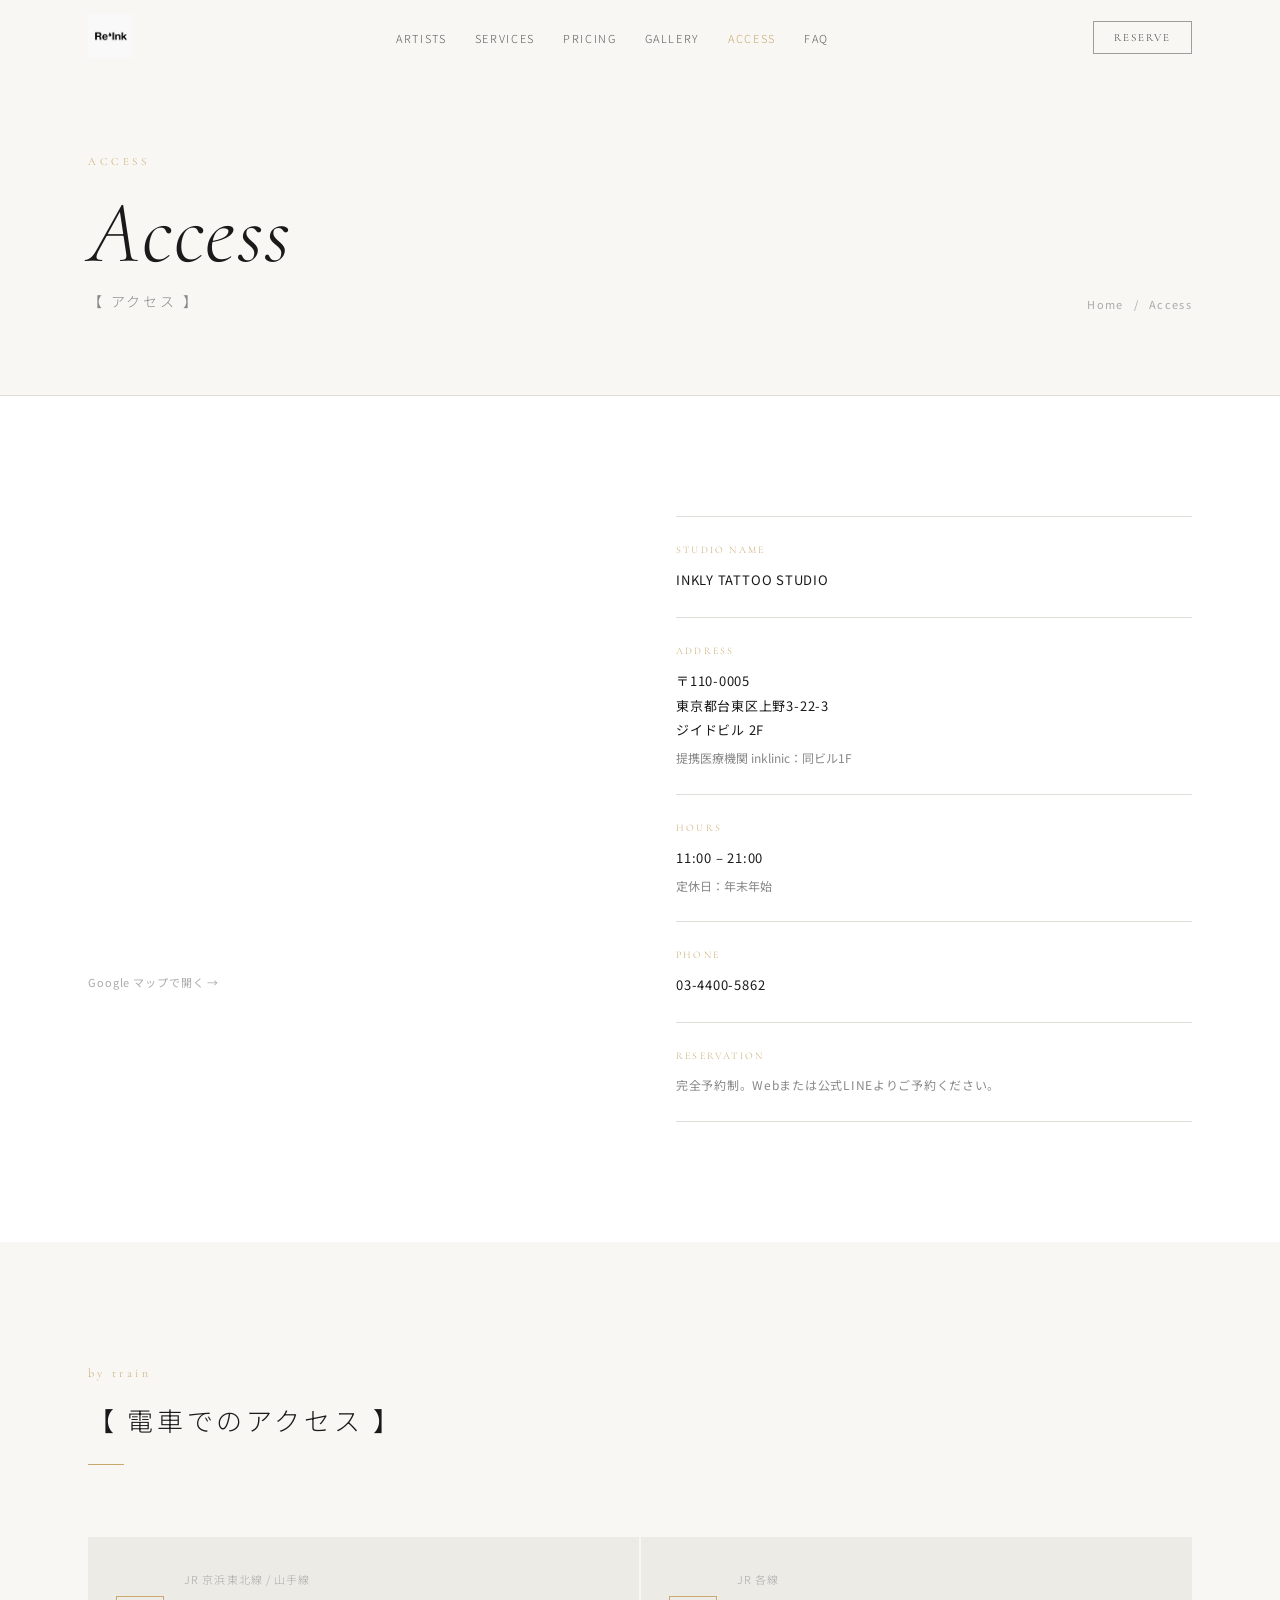
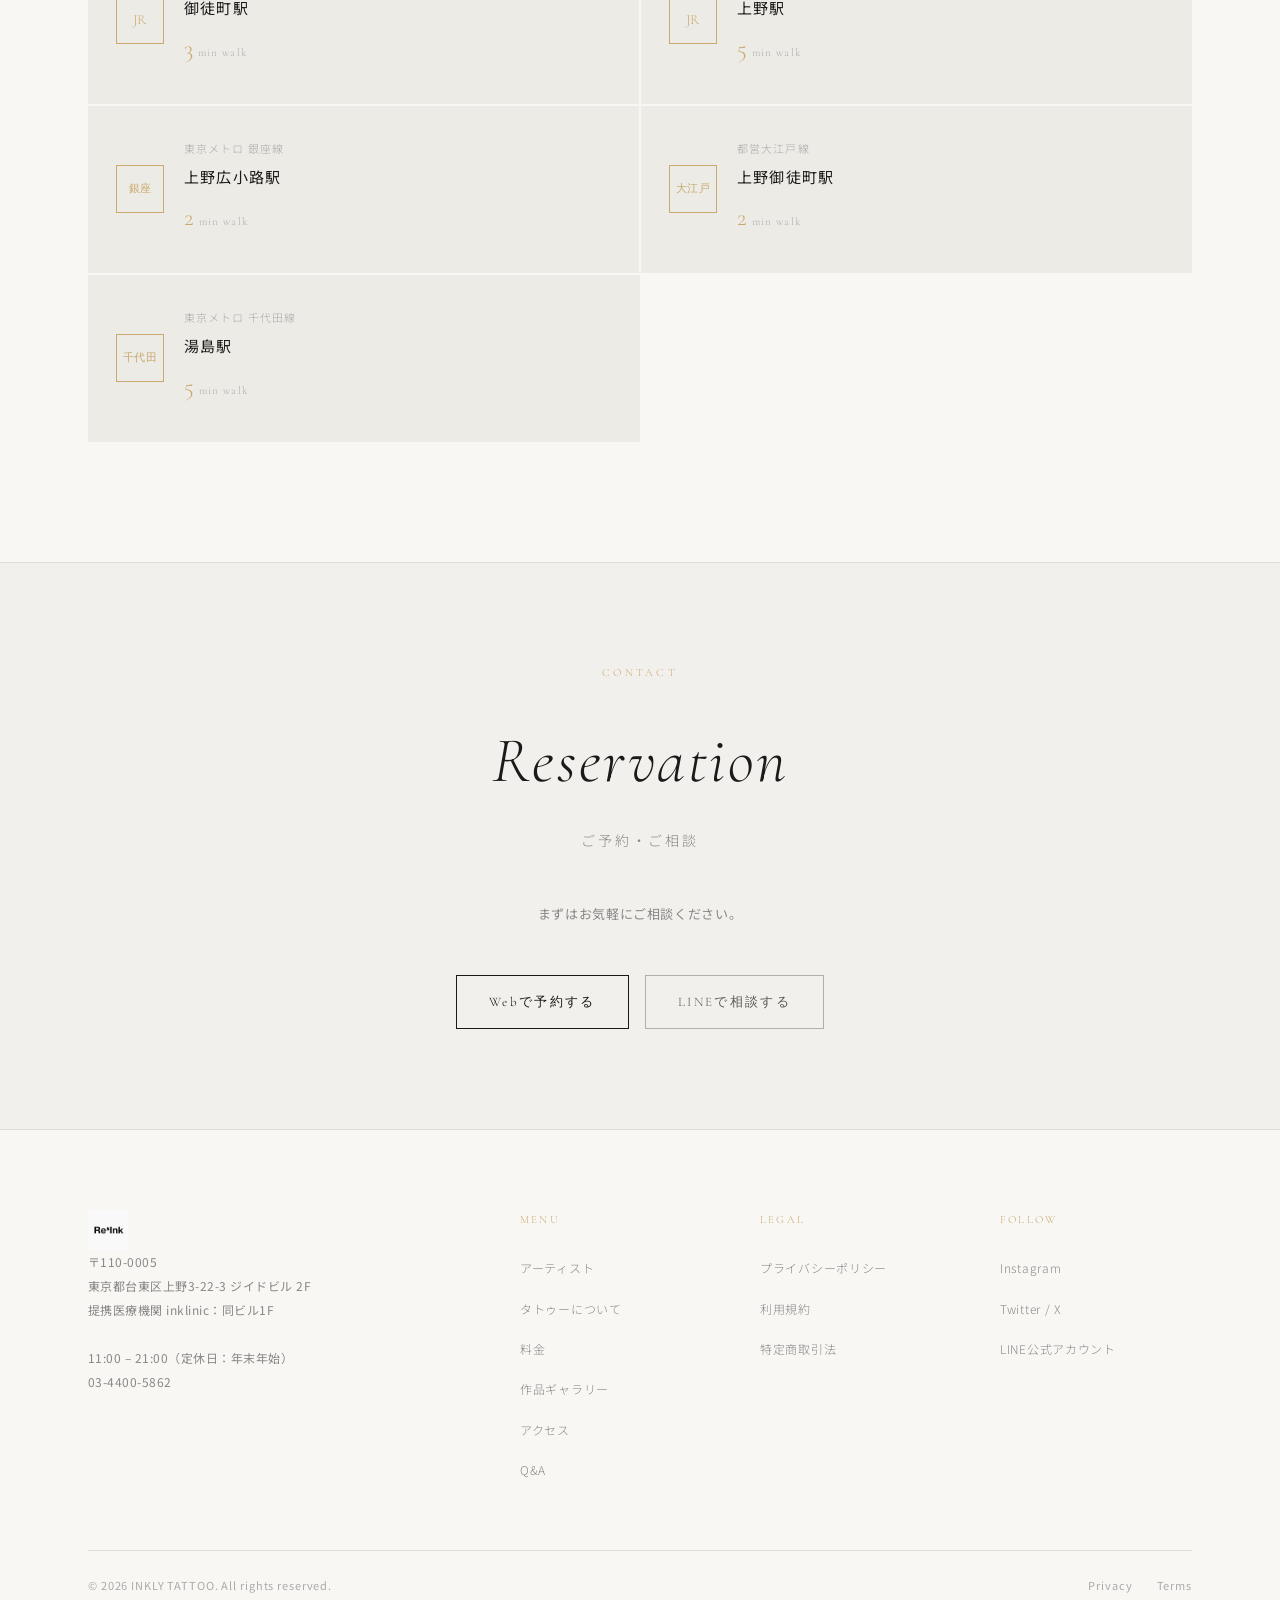
==== access.html @ e828827b "first commit" ====
<!DOCTYPE html>
<html lang="ja">
<head>
<meta charset="UTF-8">
<meta name="viewport" content="width=device-width, initial-scale=1.0">
<title>Access | INKLY TATTOO</title>
<link rel="preconnect" href="https://fonts.googleapis.com">
<link rel="preconnect" href="https://fonts.gstatic.com" crossorigin>
<link href="https://fonts.googleapis.com/css2?family=Cormorant+Garamond:ital,wght@0,300;0,400;1,300;1,400&family=Noto+Sans+JP:wght@300;400;500&display=swap" rel="stylesheet">
<style>
:root {
  --color-bg:       #FFFFFF;
  --color-bg-s:     #F8F7F4;
  --color-bg-alt:   #F2F0EC;
  --color-bg-card:  #EDEBE6;
  --color-text:     #1A1A1A;
  --color-sub:      #888888;
  --color-muted:    #AAAAAA;
  --color-accent:   #c9a96e;
  --color-accent-l: #d4b483;
  --color-border:   #E0DDD8;
  --font-en: "Cormorant Garamond", Georgia, serif;
  --font-ja: "Noto Sans JP", sans-serif;
  --max-w: 1200px;
  --nav-h: 72px;
  --sec-pad: 120px;
  --t: all 0.4s ease;
}
*, *::before, *::after { box-sizing: border-box; margin: 0; padding: 0; }
html { scroll-behavior: smooth; }
body { font-family: var(--font-ja); background: var(--color-bg); color: var(--color-text); line-height: 1.9; -webkit-font-smoothing: antialiased; overflow-x: hidden; }
img { display: block; max-width: 100%; }
a { text-decoration: none; color: inherit; transition: var(--t); }
ul { list-style: none; }
button { background: none; border: none; cursor: pointer; font-family: inherit; color: inherit; }
.container { max-width: var(--max-w); margin: 0 auto; padding: 0 48px; }

.fi { opacity: 0; transform: translateY(20px); transition: opacity 0.7s ease, transform 0.7s ease; }
.fi.on { opacity: 1; transform: translateY(0); }
.fi-d1 { transition-delay: 0.1s; }
.fi-d2 { transition-delay: 0.2s; }
.fi-d3 { transition-delay: 0.3s; }
.fi-d4 { transition-delay: 0.4s; }

.sec-head { margin-bottom: 72px; }
.sec-en { display: block; font-family: var(--font-en); font-size: 12px; font-weight: 300; letter-spacing: 0.28em; color: var(--color-accent); text-transform: lowercase; margin-bottom: 10px; }
.sec-title { font-family: var(--font-ja); font-size: clamp(18px, 2.2vw, 26px); font-weight: 300; letter-spacing: 0.14em; color: var(--color-text); margin-bottom: 20px; }
.sec-line { width: 36px; height: 1px; background: var(--color-accent); }
.sec-head.center { text-align: center; }
.sec-head.center .sec-line { margin: 0 auto; }

.btn { display: inline-flex; align-items: center; justify-content: center; padding: 14px 32px; font-size: 13px; font-family: var(--font-en); font-weight: 300; letter-spacing: 0.18em; cursor: pointer; transition: var(--t); white-space: nowrap; border: none; }
.btn-outline { border: 1px solid var(--color-text); color: var(--color-text); background: transparent; }
.btn-outline:hover { background: var(--color-text); color: var(--color-bg); }
.btn-ghost { border: 1px solid rgba(26,26,26,0.3); color: rgba(26,26,26,0.7); background: transparent; }
.btn-ghost:hover { border-color: var(--color-accent); color: var(--color-accent); }

.site-header { position: fixed; top: 0; left: 0; right: 0; z-index: 1000; transition: background 0.5s ease, border-color 0.5s ease; border-bottom: 1px solid transparent; }
.site-header.scrolled { background: rgba(255,255,255,0.97); border-bottom-color: var(--color-border); backdrop-filter: blur(8px); }
.nav { display: flex; align-items: center; justify-content: space-between; height: var(--nav-h); gap: 32px; }
.nav-logo img { height: 44px; width: auto; object-fit: contain }
.nav-links { display: flex; align-items: center; gap: 28px; }
.nav-links a { font-size: 11px; letter-spacing: 0.15em; color: rgba(26,26,26,0.7); font-weight: 300; text-transform: uppercase; }
.nav-links a:hover, .nav-links a.active { color: var(--color-accent); }
.nav-btn { font-size: 11px; letter-spacing: 0.18em; padding: 9px 20px; border: 1px solid rgba(26,26,26,0.4); color: rgba(26,26,26,0.85); background: transparent; cursor: pointer; font-family: var(--font-en); font-weight: 300; transition: var(--t); white-space: nowrap; }
.nav-btn:hover { border-color: var(--color-accent); color: var(--color-accent); }
.nav-toggle { display: none; flex-direction: column; gap: 6px; padding: 8px; }
.nav-toggle span { display: block; width: 22px; height: 1px; background: var(--color-text); transition: var(--t); }
.nav-toggle.open span:nth-child(1) { transform: translateY(7px) rotate(45deg); }
.nav-toggle.open span:nth-child(2) { opacity: 0; }
.nav-toggle.open span:nth-child(3) { transform: translateY(-7px) rotate(-45deg); }
.mobile-nav { display: none; position: fixed; inset: var(--nav-h) 0 0 0; z-index: 999; background: rgba(255,255,255,0.98); backdrop-filter: blur(12px); flex-direction: column; align-items: center; justify-content: center; gap: 0; }
.mobile-nav.open { display: flex; }
.mobile-nav a { display: block; padding: 18px 0; font-size: 13px; letter-spacing: 0.15em; color: var(--color-sub); text-align: center; text-transform: uppercase; width: 100%; border-bottom: 1px solid var(--color-border); max-width: 260px; }
.mobile-nav a:hover { color: var(--color-accent); }
.mobile-nav .btn { margin-top: 32px; }

.page-hero { padding-top: calc(var(--nav-h) + 80px); padding-bottom: 80px; background: var(--color-bg-s); border-bottom: 1px solid var(--color-border); }
.page-hero-inner { display: flex; align-items: flex-end; justify-content: space-between; gap: 40px; }
.page-hero-en { display: block; font-family: var(--font-en); font-size: 11px; font-weight: 300; letter-spacing: 0.32em; color: var(--color-accent); text-transform: uppercase; margin-bottom: 16px; }
.page-hero-title { font-family: var(--font-en); font-size: clamp(48px, 7vw, 88px); font-weight: 300; font-style: italic; letter-spacing: 0.02em; color: var(--color-text); line-height: 1.0; margin-bottom: 8px; }
.page-hero-ja { font-family: var(--font-ja); font-size: 14px; font-weight: 300; letter-spacing: 0.2em; color: var(--color-sub); }
.page-hero-breadcrumb { display: flex; align-items: center; gap: 10px; font-size: 11px; letter-spacing: 0.12em; color: var(--color-muted); }
.page-hero-breadcrumb a { color: var(--color-muted); }
.page-hero-breadcrumb a:hover { color: var(--color-accent); }

/* MAP */
.map-sec { padding: var(--sec-pad) 0; background: var(--color-bg); }
.map-inner { display: grid; grid-template-columns: 1fr 1fr; gap: 72px; align-items: start; }
.map-wrap { position: relative; }
.map-wrap iframe {
  width: 100%; height: 440px; border: none;
  filter: grayscale(100%) invert(90%) contrast(85%) brightness(80%);
  display: block;
}
.map-caption { margin-top: 16px; font-size: 11px; color: var(--color-muted); letter-spacing: 0.08em; }
.map-caption a { color: var(--color-muted); }
.map-caption a:hover { color: var(--color-accent); }

/* STUDIO INFO */
.studio-info { display: flex; flex-direction: column; gap: 0; }
.info-group { padding: 24px 0; border-bottom: 1px solid var(--color-border); }
.info-group:first-child { border-top: 1px solid var(--color-border); }
.info-label { font-family: var(--font-en); font-size: 10px; letter-spacing: 0.22em; color: var(--color-accent); text-transform: uppercase; font-weight: 300; margin-bottom: 8px; }
.info-value { font-size: 13px; color: var(--color-text); line-height: 1.9; letter-spacing: 0.06em; }
.info-sub { font-size: 12px; color: var(--color-sub); margin-top: 4px; }

/* TRAIN ACCESS */
.train-sec { padding: var(--sec-pad) 0; background: var(--color-bg-s); }
.train-grid { display: grid; grid-template-columns: repeat(2, 1fr); gap: 2px; }
.train-card { background: var(--color-bg-card); padding: 32px 28px; display: flex; align-items: center; gap: 20px; }
.train-icon {
  width: 48px; height: 48px; border: 1px solid var(--color-accent);
  display: flex; align-items: center; justify-content: center; flex-shrink: 0;
}
.train-icon-inner {
  font-family: var(--font-en); font-size: 14px; font-weight: 300;
  color: var(--color-accent); letter-spacing: 0.06em; text-align: center;
}
.train-body {}
.train-line { font-size: 11px; letter-spacing: 0.1em; color: var(--color-muted); font-weight: 300; margin-bottom: 4px; }
.train-station { font-size: 15px; font-weight: 400; letter-spacing: 0.08em; color: var(--color-text); margin-bottom: 4px; }
.train-time {
  font-family: var(--font-en); font-size: 24px; font-weight: 300;
  color: var(--color-accent); letter-spacing: 0.04em;
}
.train-time span { font-size: 11px; letter-spacing: 0.1em; color: var(--color-muted); margin-left: 4px; }

/* CTA */
.cta-strip { padding: 100px 0; background: var(--color-bg-alt); border-top: 1px solid var(--color-border); text-align: center; }
.cta-label { display: block; font-family: var(--font-en); font-size: 11px; font-weight: 300; letter-spacing: 0.3em; color: var(--color-accent); margin-bottom: 16px; text-transform: uppercase; }
.cta-title { font-family: var(--font-en); font-size: clamp(36px, 5vw, 64px); font-weight: 300; font-style: italic; letter-spacing: 0.04em; color: var(--color-text); margin-bottom: 6px; }
.cta-title-ja { display: block; font-family: var(--font-ja); font-size: 14px; font-weight: 300; letter-spacing: 0.2em; color: var(--color-sub); margin-bottom: 48px; }
.cta-actions { display: flex; justify-content: center; gap: 16px; flex-wrap: wrap; }

.footer { background: var(--color-bg-s); border-top: 1px solid var(--color-border); padding: 80px 0 0; }
.footer-inner { display: grid; grid-template-columns: 2fr 1fr 1fr 1fr; gap: 48px; margin-bottom: 56px; }
.footer-brand img { height: 40px; width: auto; object-fit: contain margin-bottom: 24px; }
.footer-addr { font-size: 12px; color: var(--color-sub); line-height: 2.0; letter-spacing: 0.04em; }
.footer-col-title { font-family: var(--font-en); font-size: 11px; letter-spacing: 0.2em; color: var(--color-accent); text-transform: uppercase; margin-bottom: 20px; font-weight: 300; }
.footer-links li { margin-bottom: 10px; }
.footer-links a { font-size: 12px; color: var(--color-sub); letter-spacing: 0.06em; font-weight: 300; }
.footer-links a:hover { color: var(--color-accent); }
.footer-bottom { border-top: 1px solid var(--color-border); padding: 24px 0; display: flex; align-items: center; justify-content: space-between; }
.footer-copy { font-size: 11px; color: var(--color-muted); letter-spacing: 0.08em; }
.footer-legal { display: flex; gap: 24px; }
.footer-legal a { font-size: 11px; color: var(--color-muted); letter-spacing: 0.08em; }
.footer-legal a:hover { color: var(--color-sub); }

@media (max-width: 1024px) {
  .container { padding: 0 32px; }
  .map-inner { grid-template-columns: 1fr; gap: 48px; }
  .footer-inner { grid-template-columns: 1fr 1fr; gap: 40px; }
}
@media (max-width: 768px) {
  :root { --sec-pad: 80px; }
  .container { padding: 0 20px; }
  .nav-links, .nav-btn-wrap { display: none; }
  .nav-toggle { display: flex; }
  .page-hero-inner { flex-direction: column; align-items: flex-start; gap: 20px; }
  .train-grid { grid-template-columns: 1fr; }
  .footer-inner { grid-template-columns: 1fr; gap: 32px; }
  .footer-bottom { flex-direction: column; gap: 12px; text-align: center; }
}
@media (max-width: 480px) {
  .cta-actions .btn { width: 100%; max-width: 260px; }
  .map-wrap iframe { height: 320px; }
}
</style>
<style>.fi { opacity: 1 !important; transform: none !important; }</style>
<script src="https://mcp.figma.com/mcp/html-to-design/capture.js" async></script>
</head>
<body>

<header class="site-header" id="site-header">
  <nav class="nav container">
    <a href="index.html" class="nav-logo">
      <img src="img/logo.png" alt="INKLY TATTOO STUDIO">
    </a>
    <ul class="nav-links">
      <li><a href="artists.html">Artists</a></li>
      <li><a href="tattoo.html">Services</a></li>
      <li><a href="pricing.html">Pricing</a></li>
      <li><a href="gallery.html">Gallery</a></li>
      <li><a href="access.html" class="active">Access</a></li>
      <li><a href="qa.html">FAQ</a></li>
    </ul>
    <div class="nav-btn-wrap">
      <button class="nav-btn" onclick="location.href='index.html#contact'">RESERVE</button>
    </div>
    <button class="nav-toggle" id="nav-toggle" aria-label="menu">
      <span></span><span></span><span></span>
    </button>
  </nav>
</header>

<nav class="mobile-nav" id="mobile-nav">
  <a href="artists.html">Artists</a>
  <a href="tattoo.html">Services</a>
  <a href="pricing.html">Pricing</a>
  <a href="gallery.html">Gallery</a>
  <a href="access.html">Access</a>
  <a href="qa.html">FAQ</a>
  <a href="index.html#contact" class="btn btn-outline" style="margin-top:28px;letter-spacing:0.2em;font-size:11px;">RESERVE</a>
</nav>

<section class="page-hero">
  <div class="container">
    <div class="page-hero-inner">
      <div class="fi">
        <span class="page-hero-en">access</span>
        <h1 class="page-hero-title">Access</h1>
        <span class="page-hero-ja">【 アクセス 】</span>
      </div>
      <div class="page-hero-breadcrumb fi fi-d1">
        <a href="index.html">Home</a>
        <span>/</span>
        <span>Access</span>
      </div>
    </div>
  </div>
</section>

<!-- MAP & INFO -->
<section class="map-sec">
  <div class="container">
    <div class="map-inner">
      <div class="map-wrap fi">
        <iframe
          src="https://www.google.com/maps/embed?pb=!1m18!1m12!1m3!1d3239.5574697847697!2d139.77407!3d35.712836!2m3!1f0!2f0!3f0!3m2!1i1024!2i768!4f13.1!3m3!1m2!1s0x60188eca20a04a91%3A0x3a3c22e6e1f3aa1e!2z5Lqs5Y-j6YO955uu5Y-35Yy65LiA6YeO3-22-3!5e0!3m2!1sja!2sjp!4v1620000000000"
          allowfullscreen
          loading="lazy"
          referrerpolicy="no-referrer-when-downgrade"
          title="INKLY TATTOO アクセスマップ">
        </iframe>
        <p class="map-caption">
          <a href="https://maps.google.com/?q=東京都台東区上野3-22-3" target="_blank" rel="noopener">Google マップで開く →</a>
        </p>
      </div>
      <div class="studio-info fi fi-d1">
        <div class="info-group">
          <p class="info-label">Studio Name</p>
          <p class="info-value">INKLY TATTOO STUDIO</p>
        </div>
        <div class="info-group">
          <p class="info-label">Address</p>
          <p class="info-value">〒110-0005<br>東京都台東区上野3-22-3<br>ジイドビル 2F</p>
          <p class="info-sub">提携医療機関 inklinic：同ビル1F</p>
        </div>
        <div class="info-group">
          <p class="info-label">Hours</p>
          <p class="info-value">11:00 – 21:00</p>
          <p class="info-sub">定休日：年末年始</p>
        </div>
        <div class="info-group">
          <p class="info-label">Phone</p>
          <p class="info-value">03-4400-5862</p>
        </div>
        <div class="info-group">
          <p class="info-label">Reservation</p>
          <p class="info-value" style="font-size:12px;color:var(--color-sub);">完全予約制。Webまたは公式LINEよりご予約ください。</p>
        </div>
      </div>
    </div>
  </div>
</section>

<!-- TRAIN ACCESS -->
<section class="train-sec">
  <div class="container">
    <div class="sec-head fi">
      <span class="sec-en">by train</span>
      <h2 class="sec-title">【 電車でのアクセス 】</h2>
      <div class="sec-line"></div>
    </div>
    <div class="train-grid">
      <div class="train-card fi fi-d1">
        <div class="train-icon">
          <span class="train-icon-inner">JR</span>
        </div>
        <div class="train-body">
          <p class="train-line">JR 京浜東北線 / 山手線</p>
          <p class="train-station">御徒町駅</p>
          <p class="train-time">3<span>min walk</span></p>
        </div>
      </div>
      <div class="train-card fi fi-d2">
        <div class="train-icon">
          <span class="train-icon-inner">JR</span>
        </div>
        <div class="train-body">
          <p class="train-line">JR 各線</p>
          <p class="train-station">上野駅</p>
          <p class="train-time">5<span>min walk</span></p>
        </div>
      </div>
      <div class="train-card fi fi-d1">
        <div class="train-icon">
          <span class="train-icon-inner" style="font-size:11px;letter-spacing:0.02em;">銀座</span>
        </div>
        <div class="train-body">
          <p class="train-line">東京メトロ 銀座線</p>
          <p class="train-station">上野広小路駅</p>
          <p class="train-time">2<span>min walk</span></p>
        </div>
      </div>
      <div class="train-card fi fi-d2">
        <div class="train-icon">
          <span class="train-icon-inner" style="font-size:11px;letter-spacing:0.02em;">大江戸</span>
        </div>
        <div class="train-body">
          <p class="train-line">都営大江戸線</p>
          <p class="train-station">上野御徒町駅</p>
          <p class="train-time">2<span>min walk</span></p>
        </div>
      </div>
      <div class="train-card fi fi-d1" style="grid-column: 1 / -1; max-width: 50%;">
        <div class="train-icon">
          <span class="train-icon-inner" style="font-size:11px;letter-spacing:0.02em;">千代田</span>
        </div>
        <div class="train-body">
          <p class="train-line">東京メトロ 千代田線</p>
          <p class="train-station">湯島駅</p>
          <p class="train-time">5<span>min walk</span></p>
        </div>
      </div>
    </div>
  </div>
</section>

<!-- CTA -->
<section class="cta-strip">
  <div class="container">
    <span class="cta-label fi">Contact</span>
    <h2 class="cta-title fi fi-d1">Reservation</h2>
    <span class="cta-title-ja fi fi-d2">ご予約・ご相談</span>
    <p class="fi fi-d2" style="font-size:13px;color:var(--color-sub);margin-bottom:48px;letter-spacing:0.05em;">まずはお気軽にご相談ください。</p>
    <div class="cta-actions fi fi-d3">
      <a href="#" class="btn btn-outline">Webで予約する</a>
      <a href="#" class="btn btn-ghost">LINEで相談する</a>
    </div>
  </div>
</section>

<footer class="footer">
  <div class="container">
    <div class="footer-inner">
      <div class="footer-brand">
        <a href="index.html"><img src="img/logo.png" alt="INKLY TATTOO STUDIO"></a>
        <p class="footer-addr">〒110-0005<br>東京都台東区上野3-22-3 ジイドビル 2F<br>提携医療機関 inklinic：同ビル1F<br><br>11:00 – 21:00（定休日：年末年始）<br>03-4400-5862</p>
      </div>
      <div>
        <p class="footer-col-title">Menu</p>
        <ul class="footer-links">
          <li><a href="artists.html">アーティスト</a></li>
          <li><a href="tattoo.html">タトゥーについて</a></li>
          <li><a href="pricing.html">料金</a></li>
          <li><a href="gallery.html">作品ギャラリー</a></li>
          <li><a href="access.html">アクセス</a></li>
          <li><a href="qa.html">Q&amp;A</a></li>
        </ul>
      </div>
      <div>
        <p class="footer-col-title">Legal</p>
        <ul class="footer-links">
          <li><a href="#">プライバシーポリシー</a></li>
          <li><a href="#">利用規約</a></li>
          <li><a href="#">特定商取引法</a></li>
        </ul>
      </div>
      <div>
        <p class="footer-col-title">Follow</p>
        <ul class="footer-links">
          <li><a href="#">Instagram</a></li>
          <li><a href="#">Twitter / X</a></li>
          <li><a href="#">LINE公式アカウント</a></li>
        </ul>
      </div>
    </div>
    <div class="footer-bottom">
      <p class="footer-copy">© 2026 INKLY TATTOO. All rights reserved.</p>
      <div class="footer-legal"><a href="#">Privacy</a><a href="#">Terms</a></div>
    </div>
  </div>
</footer>

<script>
const hdr = document.getElementById('site-header');
window.addEventListener('scroll', () => { hdr.classList.toggle('scrolled', window.scrollY > 50); }, { passive: true });
const toggle = document.getElementById('nav-toggle');
const mNav = document.getElementById('mobile-nav');
toggle.addEventListener('click', () => {
  toggle.classList.toggle('open'); mNav.classList.toggle('open');
  document.body.style.overflow = mNav.classList.contains('open') ? 'hidden' : '';
});
mNav.querySelectorAll('a').forEach(a => {
  a.addEventListener('click', () => { toggle.classList.remove('open'); mNav.classList.remove('open'); document.body.style.overflow = ''; });
});
const io = new IntersectionObserver(entries => {
  entries.forEach(e => { if (e.isIntersecting) { e.target.classList.add('on'); io.unobserve(e.target); } });
}, { threshold: 0.1 });
document.querySelectorAll('.fi').forEach(el => io.observe(el));
</script>
</body>
</html>
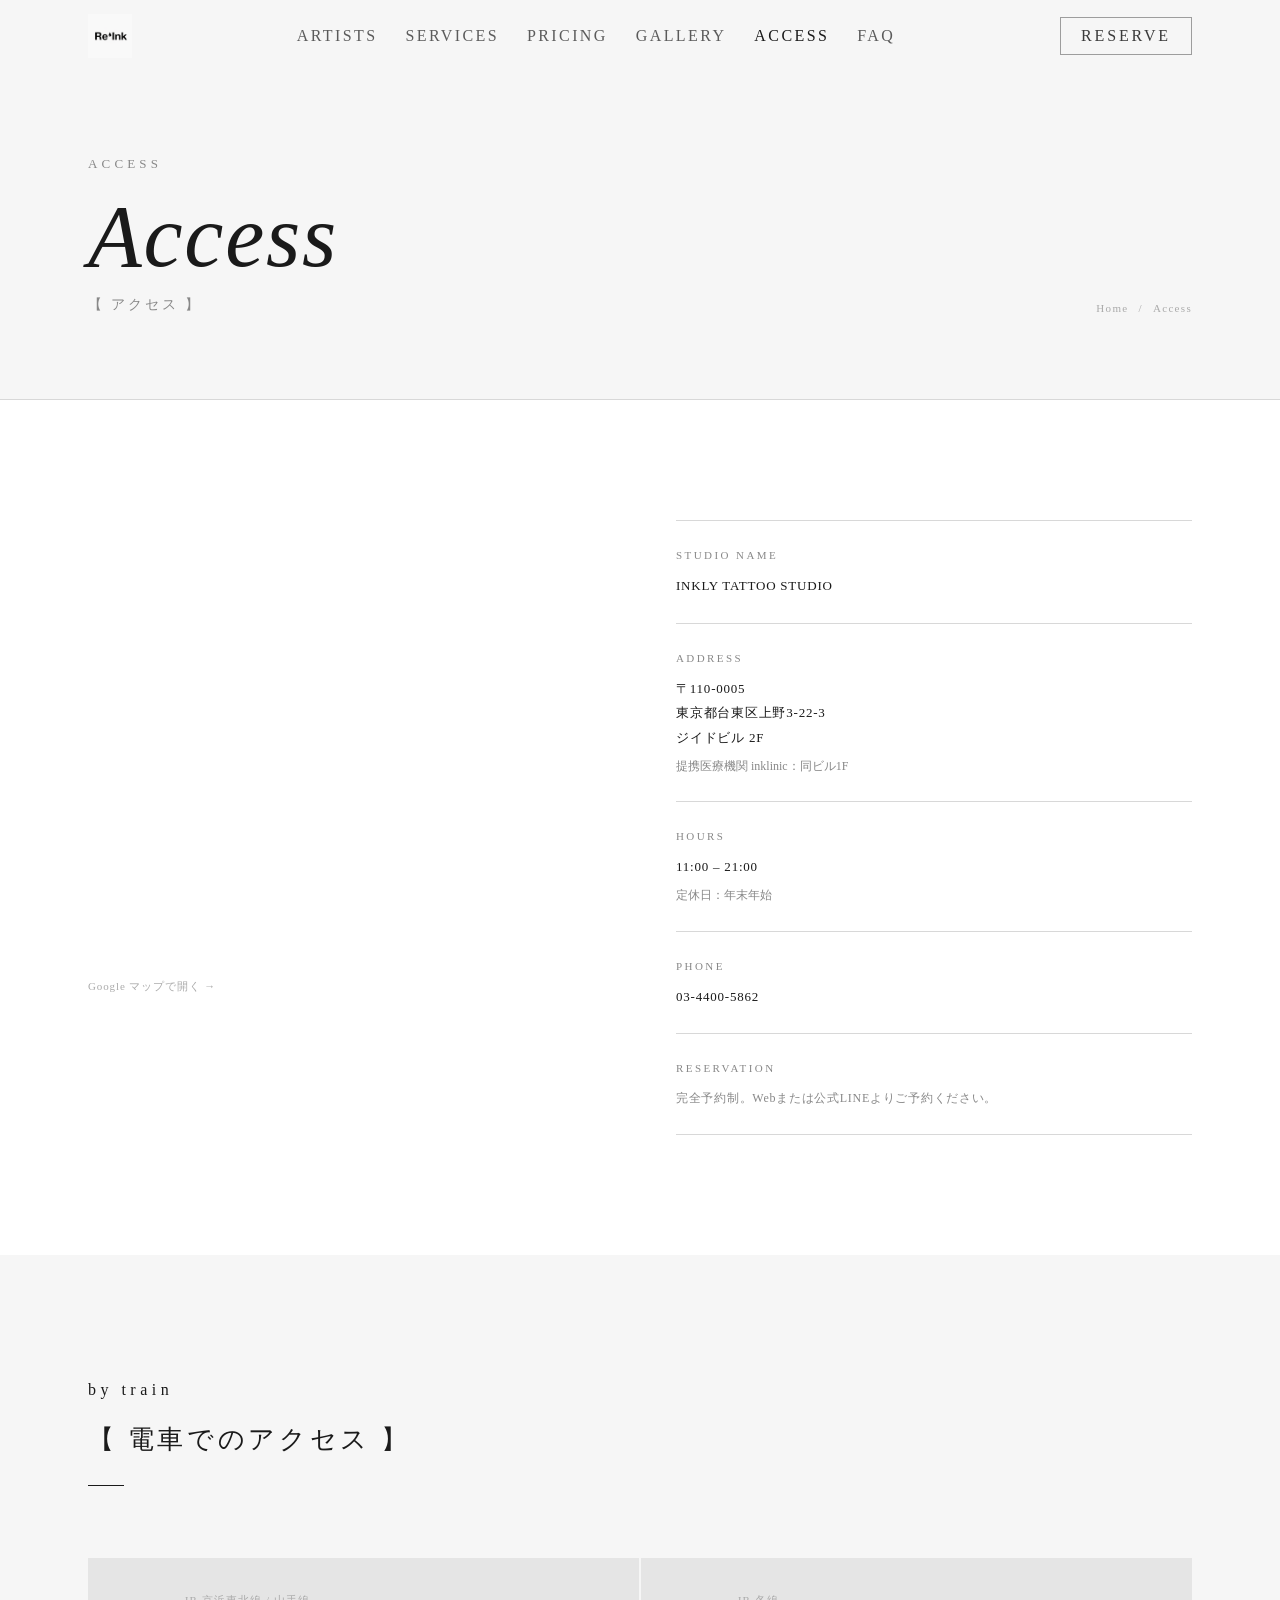
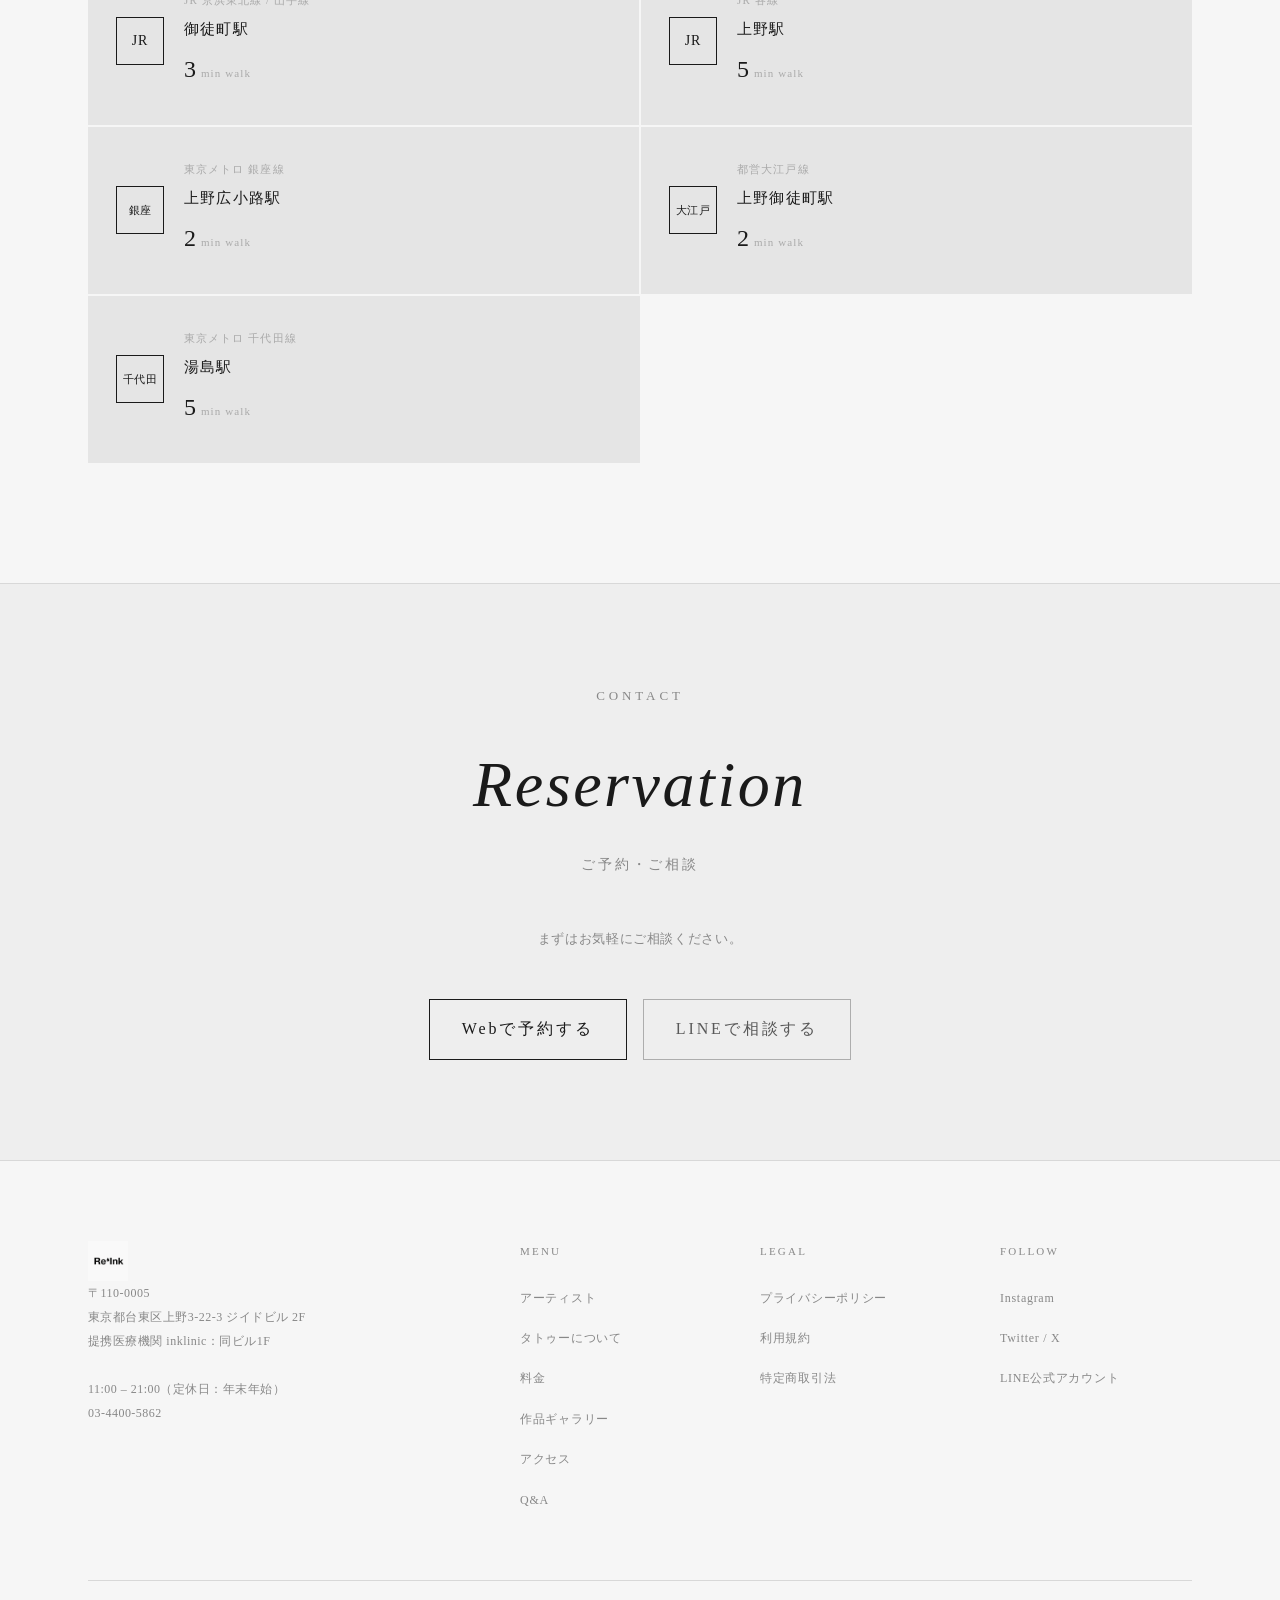
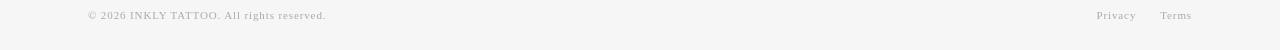
==== commit e8cfb1b8: "下層ページ修正" ====
--- a/access.html
+++ b/access.html
@@ -4,23 +4,20 @@
 <meta charset="UTF-8">
 <meta name="viewport" content="width=device-width, initial-scale=1.0">
 <title>Access | INKLY TATTOO</title>
-<link rel="preconnect" href="https://fonts.googleapis.com">
-<link rel="preconnect" href="https://fonts.gstatic.com" crossorigin>
-<link href="https://fonts.googleapis.com/css2?family=Cormorant+Garamond:ital,wght@0,300;0,400;1,300;1,400&family=Noto+Sans+JP:wght@300;400;500&display=swap" rel="stylesheet">
 <style>
 :root {
   --color-bg:       #FFFFFF;
-  --color-bg-s:     #F8F7F4;
-  --color-bg-alt:   #F2F0EC;
-  --color-bg-card:  #EDEBE6;
+  --color-bg-s:     #F6F6F6;
+  --color-bg-alt:   #EEEEEE;
+  --color-bg-card:  #E5E5E5;
   --color-text:     #1A1A1A;
   --color-sub:      #888888;
   --color-muted:    #AAAAAA;
-  --color-accent:   #c9a96e;
-  --color-accent-l: #d4b483;
-  --color-border:   #E0DDD8;
-  --font-en: "Cormorant Garamond", Georgia, serif;
-  --font-ja: "Noto Sans JP", sans-serif;
+  --color-accent:   #1A1A1A;
+  --color-accent-l: #555555;
+  --color-border:   #D8D8D8;
+  --font-en: "Yu Mincho", "YuMincho", "游明朝", serif;
+  --font-ja: "Yu Mincho", "YuMincho", "游明朝", serif;
   --max-w: 1200px;
   --nav-h: 72px;
   --sec-pad: 120px;
@@ -43,13 +40,13 @@
 .fi-d4 { transition-delay: 0.4s; }
 
 .sec-head { margin-bottom: 72px; }
-.sec-en { display: block; font-family: var(--font-en); font-size: 12px; font-weight: 300; letter-spacing: 0.28em; color: var(--color-accent); text-transform: lowercase; margin-bottom: 10px; }
+.sec-en { display: block; font-family: var(--font-en); font-size: 16px; font-weight: 300; letter-spacing: 0.28em; color: var(--color-accent); text-transform: lowercase; margin-bottom: 10px; }
 .sec-title { font-family: var(--font-ja); font-size: clamp(18px, 2.2vw, 26px); font-weight: 300; letter-spacing: 0.14em; color: var(--color-text); margin-bottom: 20px; }
 .sec-line { width: 36px; height: 1px; background: var(--color-accent); }
 .sec-head.center { text-align: center; }
 .sec-head.center .sec-line { margin: 0 auto; }
 
-.btn { display: inline-flex; align-items: center; justify-content: center; padding: 14px 32px; font-size: 13px; font-family: var(--font-en); font-weight: 300; letter-spacing: 0.18em; cursor: pointer; transition: var(--t); white-space: nowrap; border: none; }
+.btn { display: inline-flex; align-items: center; justify-content: center; padding: 14px 32px; font-size: 16px; font-family: var(--font-en); font-weight: 300; letter-spacing: 0.18em; cursor: pointer; transition: var(--t); white-space: nowrap; border: none; }
 .btn-outline { border: 1px solid var(--color-text); color: var(--color-text); background: transparent; }
 .btn-outline:hover { background: var(--color-text); color: var(--color-bg); }
 .btn-ghost { border: 1px solid rgba(26,26,26,0.3); color: rgba(26,26,26,0.7); background: transparent; }
@@ -60,9 +57,9 @@
 .nav { display: flex; align-items: center; justify-content: space-between; height: var(--nav-h); gap: 32px; }
 .nav-logo img { height: 44px; width: auto; object-fit: contain }
 .nav-links { display: flex; align-items: center; gap: 28px; }
-.nav-links a { font-size: 11px; letter-spacing: 0.15em; color: rgba(26,26,26,0.7); font-weight: 300; text-transform: uppercase; }
+.nav-links a { font-size: 16px; letter-spacing: 0.15em; color: rgba(26,26,26,0.7); font-weight: 300; text-transform: uppercase; }
 .nav-links a:hover, .nav-links a.active { color: var(--color-accent); }
-.nav-btn { font-size: 11px; letter-spacing: 0.18em; padding: 9px 20px; border: 1px solid rgba(26,26,26,0.4); color: rgba(26,26,26,0.85); background: transparent; cursor: pointer; font-family: var(--font-en); font-weight: 300; transition: var(--t); white-space: nowrap; }
+.nav-btn { font-size: 16px; letter-spacing: 0.18em; padding: 9px 20px; border: 1px solid rgba(26,26,26,0.4); color: rgba(26,26,26,0.85); background: transparent; cursor: pointer; font-family: var(--font-en); font-weight: 300; transition: var(--t); white-space: nowrap; }
 .nav-btn:hover { border-color: var(--color-accent); color: var(--color-accent); }
 .nav-toggle { display: none; flex-direction: column; gap: 6px; padding: 8px; }
 .nav-toggle span { display: block; width: 22px; height: 1px; background: var(--color-text); transition: var(--t); }
@@ -71,13 +68,13 @@
 .nav-toggle.open span:nth-child(3) { transform: translateY(-7px) rotate(-45deg); }
 .mobile-nav { display: none; position: fixed; inset: var(--nav-h) 0 0 0; z-index: 999; background: rgba(255,255,255,0.98); backdrop-filter: blur(12px); flex-direction: column; align-items: center; justify-content: center; gap: 0; }
 .mobile-nav.open { display: flex; }
-.mobile-nav a { display: block; padding: 18px 0; font-size: 13px; letter-spacing: 0.15em; color: var(--color-sub); text-align: center; text-transform: uppercase; width: 100%; border-bottom: 1px solid var(--color-border); max-width: 260px; }
+.mobile-nav a { display: block; padding: 18px 0; font-size: 16px; letter-spacing: 0.15em; color: var(--color-sub); text-align: center; text-transform: uppercase; width: 100%; border-bottom: 1px solid var(--color-border); max-width: 260px; }
 .mobile-nav a:hover { color: var(--color-accent); }
 .mobile-nav .btn { margin-top: 32px; }
 
 .page-hero { padding-top: calc(var(--nav-h) + 80px); padding-bottom: 80px; background: var(--color-bg-s); border-bottom: 1px solid var(--color-border); }
 .page-hero-inner { display: flex; align-items: flex-end; justify-content: space-between; gap: 40px; }
-.page-hero-en { display: block; font-family: var(--font-en); font-size: 11px; font-weight: 300; letter-spacing: 0.32em; color: var(--color-accent); text-transform: uppercase; margin-bottom: 16px; }
+.page-hero-en { display: block; font-family: var(--font-en); font-size: 13px; font-weight: 400; letter-spacing: 0.32em; color: var(--color-sub); text-transform: uppercase; margin-bottom: 16px; }
 .page-hero-title { font-family: var(--font-en); font-size: clamp(48px, 7vw, 88px); font-weight: 300; font-style: italic; letter-spacing: 0.02em; color: var(--color-text); line-height: 1.0; margin-bottom: 8px; }
 .page-hero-ja { font-family: var(--font-ja); font-size: 14px; font-weight: 300; letter-spacing: 0.2em; color: var(--color-sub); }
 .page-hero-breadcrumb { display: flex; align-items: center; gap: 10px; font-size: 11px; letter-spacing: 0.12em; color: var(--color-muted); }
@@ -90,7 +87,7 @@
 .map-wrap { position: relative; }
 .map-wrap iframe {
   width: 100%; height: 440px; border: none;
-  filter: grayscale(100%) invert(90%) contrast(85%) brightness(80%);
+  filter: grayscale(100%) contrast(90%) brightness(95%);
   display: block;
 }
 .map-caption { margin-top: 16px; font-size: 11px; color: var(--color-muted); letter-spacing: 0.08em; }
@@ -101,7 +98,7 @@
 .studio-info { display: flex; flex-direction: column; gap: 0; }
 .info-group { padding: 24px 0; border-bottom: 1px solid var(--color-border); }
 .info-group:first-child { border-top: 1px solid var(--color-border); }
-.info-label { font-family: var(--font-en); font-size: 10px; letter-spacing: 0.22em; color: var(--color-accent); text-transform: uppercase; font-weight: 300; margin-bottom: 8px; }
+.info-label { font-family: var(--font-en); font-size: 11px; letter-spacing: 0.22em; color: var(--color-sub); text-transform: uppercase; font-weight: 400; margin-bottom: 8px; }
 .info-value { font-size: 13px; color: var(--color-text); line-height: 1.9; letter-spacing: 0.06em; }
 .info-sub { font-size: 12px; color: var(--color-sub); margin-top: 4px; }
 
@@ -128,7 +125,7 @@
 
 /* CTA */
 .cta-strip { padding: 100px 0; background: var(--color-bg-alt); border-top: 1px solid var(--color-border); text-align: center; }
-.cta-label { display: block; font-family: var(--font-en); font-size: 11px; font-weight: 300; letter-spacing: 0.3em; color: var(--color-accent); margin-bottom: 16px; text-transform: uppercase; }
+.cta-label { display: block; font-family: var(--font-en); font-size: 13px; font-weight: 400; letter-spacing: 0.3em; color: var(--color-sub); margin-bottom: 16px; text-transform: uppercase; }
 .cta-title { font-family: var(--font-en); font-size: clamp(36px, 5vw, 64px); font-weight: 300; font-style: italic; letter-spacing: 0.04em; color: var(--color-text); margin-bottom: 6px; }
 .cta-title-ja { display: block; font-family: var(--font-ja); font-size: 14px; font-weight: 300; letter-spacing: 0.2em; color: var(--color-sub); margin-bottom: 48px; }
 .cta-actions { display: flex; justify-content: center; gap: 16px; flex-wrap: wrap; }
@@ -137,7 +134,7 @@
 .footer-inner { display: grid; grid-template-columns: 2fr 1fr 1fr 1fr; gap: 48px; margin-bottom: 56px; }
 .footer-brand img { height: 40px; width: auto; object-fit: contain margin-bottom: 24px; }
 .footer-addr { font-size: 12px; color: var(--color-sub); line-height: 2.0; letter-spacing: 0.04em; }
-.footer-col-title { font-family: var(--font-en); font-size: 11px; letter-spacing: 0.2em; color: var(--color-accent); text-transform: uppercase; margin-bottom: 20px; font-weight: 300; }
+.footer-col-title { font-family: var(--font-en); font-size: 11px; letter-spacing: 0.2em; color: var(--color-sub); text-transform: uppercase; margin-bottom: 20px; font-weight: 400; }
 .footer-links li { margin-bottom: 10px; }
 .footer-links a { font-size: 12px; color: var(--color-sub); letter-spacing: 0.06em; font-weight: 300; }
 .footer-links a:hover { color: var(--color-accent); }
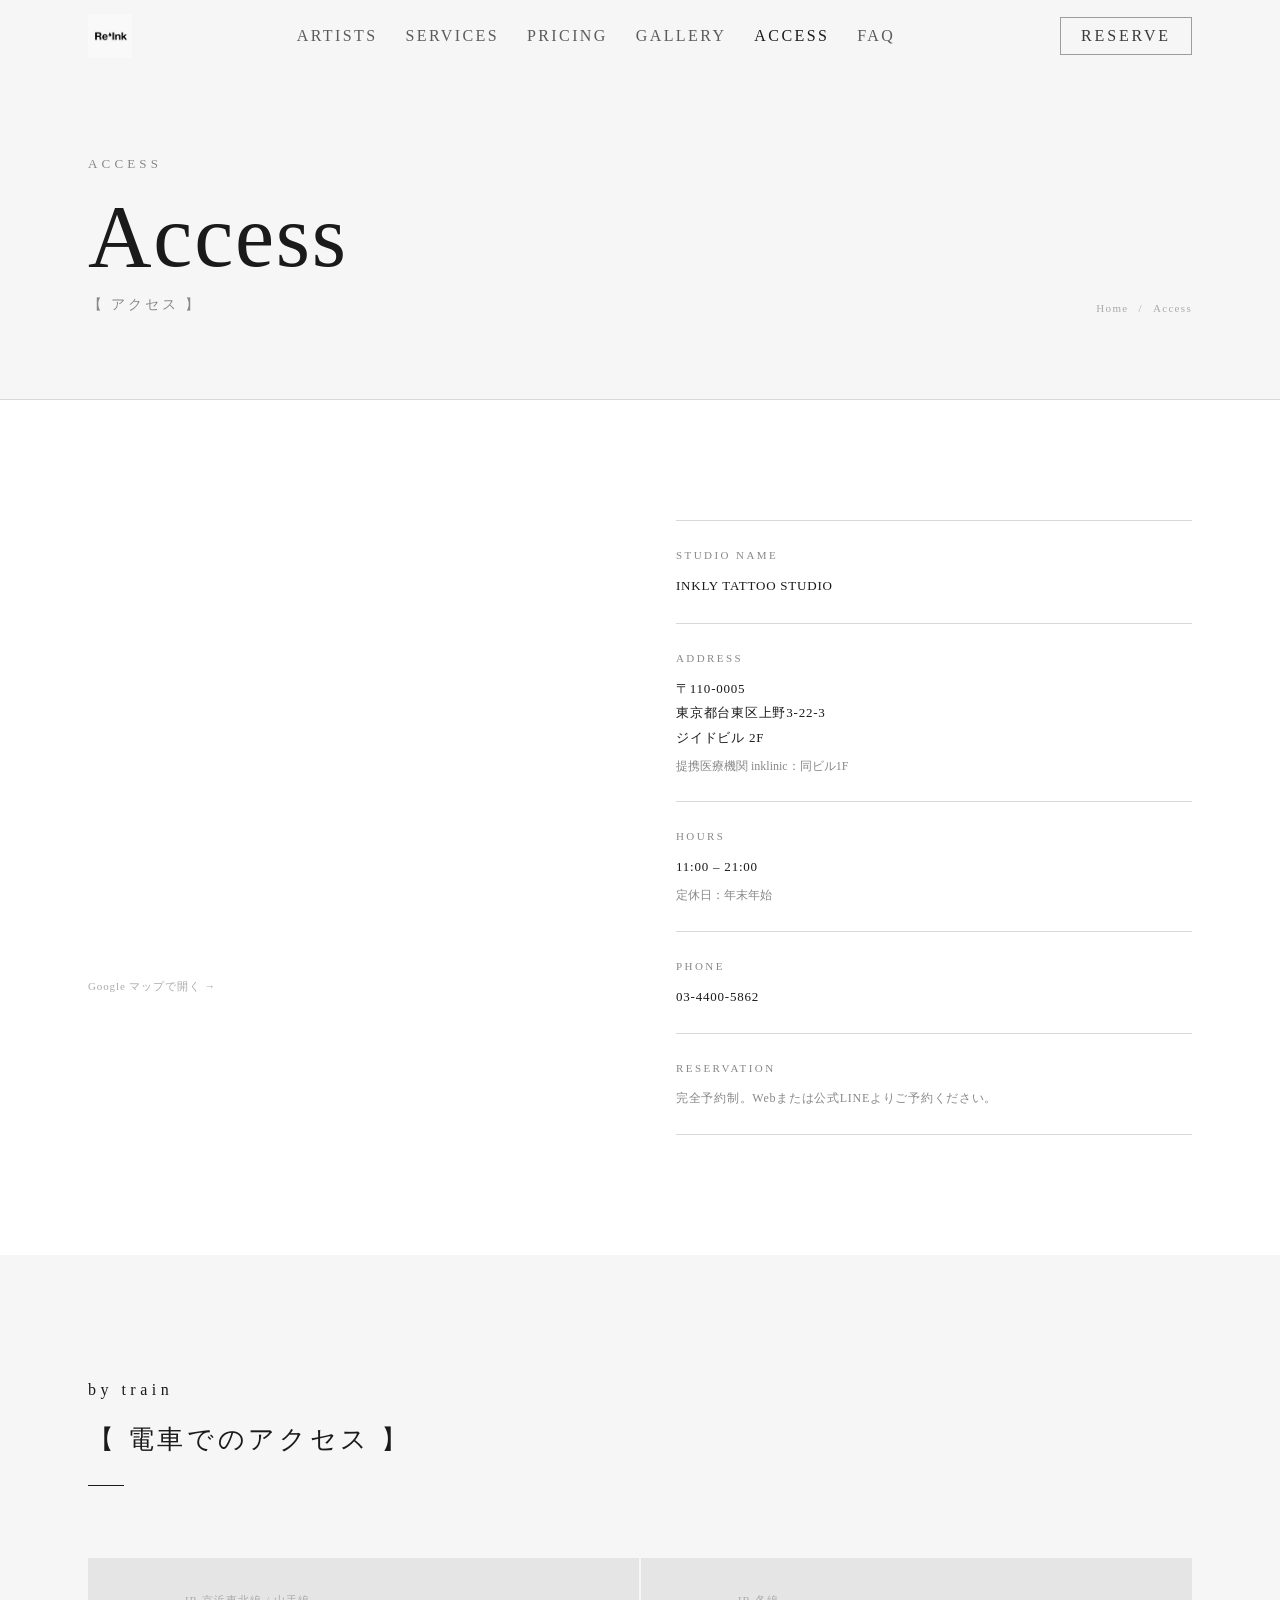
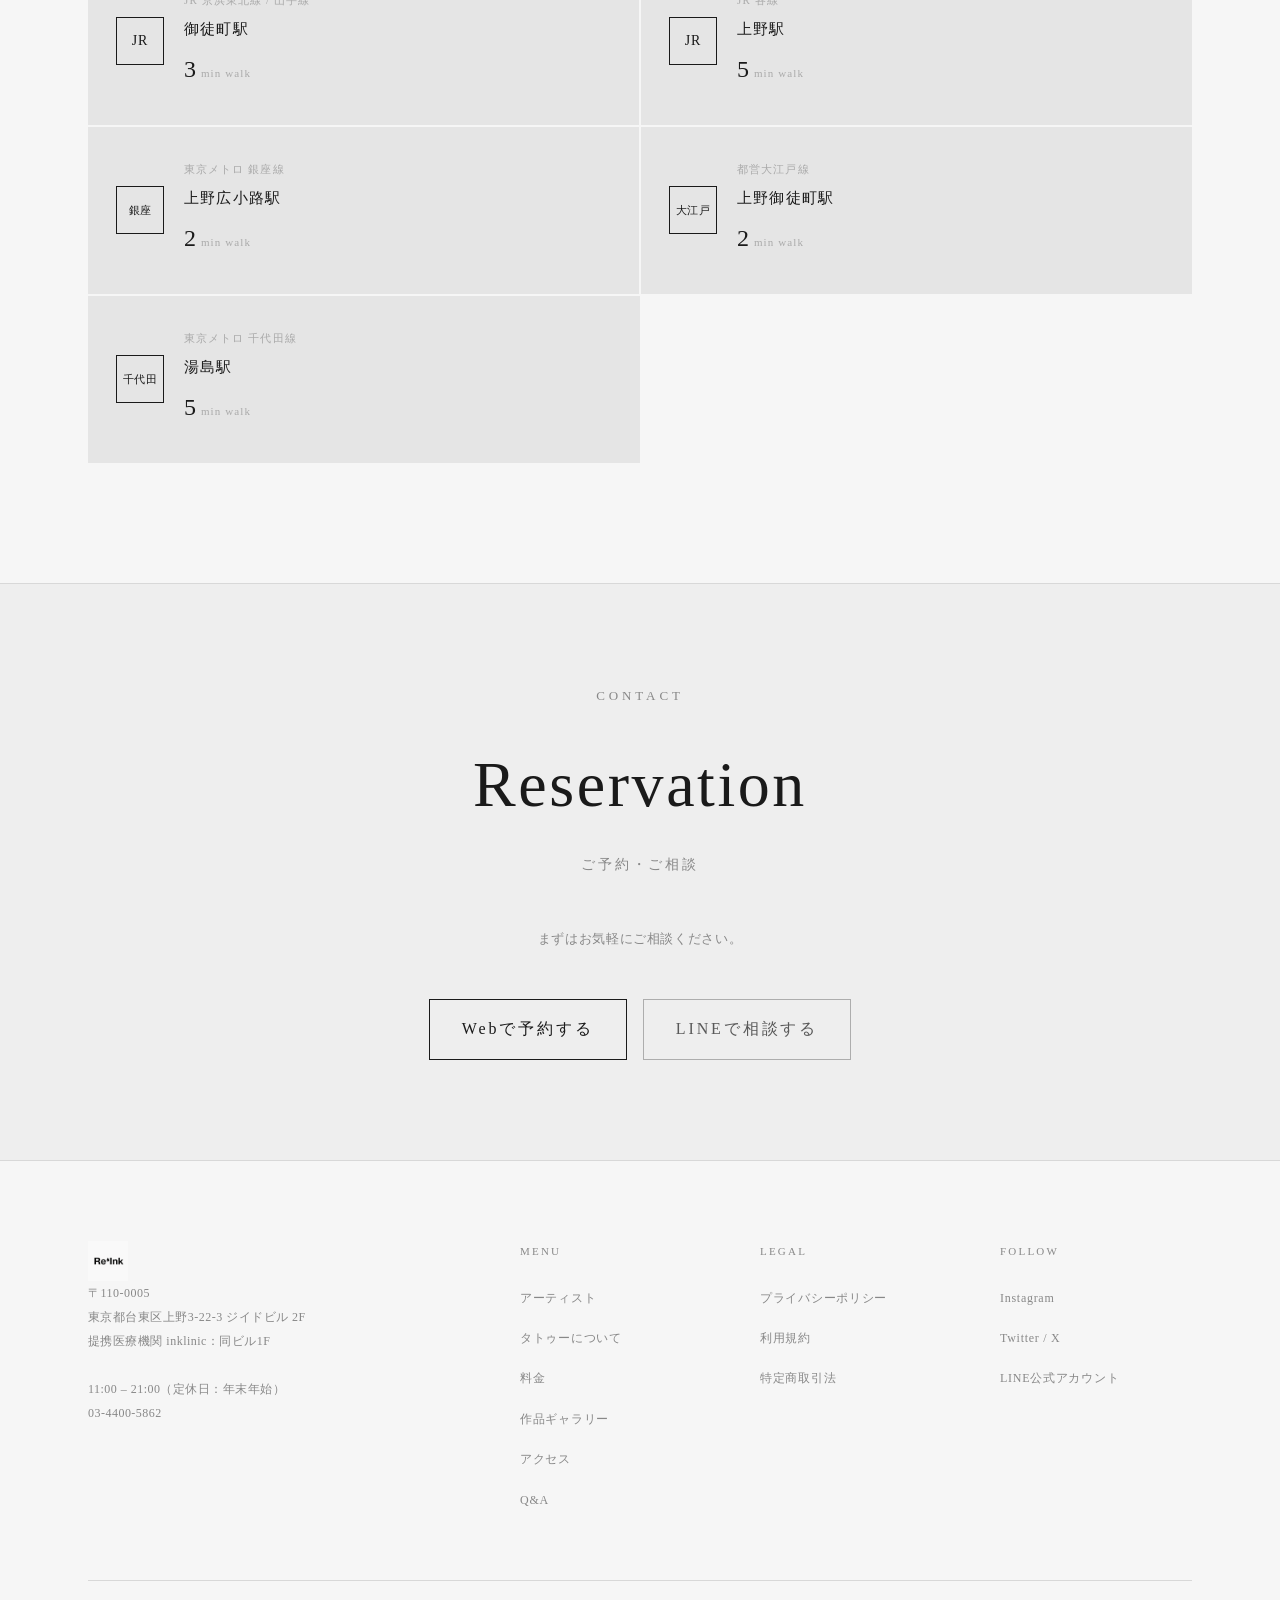
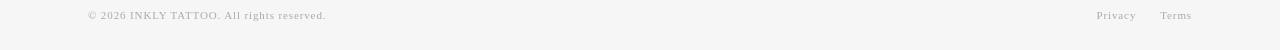
==== commit 1f5bad94: "italicを廃止" ====
--- a/access.html
+++ b/access.html
@@ -1,402 +1,958 @@
 <!DOCTYPE html>
 <html lang="ja">
+
 <head>
-<meta charset="UTF-8">
-<meta name="viewport" content="width=device-width, initial-scale=1.0">
-<title>Access | INKLY TATTOO</title>
-<style>
-:root {
-  --color-bg:       #FFFFFF;
-  --color-bg-s:     #F6F6F6;
-  --color-bg-alt:   #EEEEEE;
-  --color-bg-card:  #E5E5E5;
-  --color-text:     #1A1A1A;
-  --color-sub:      #888888;
-  --color-muted:    #AAAAAA;
-  --color-accent:   #1A1A1A;
-  --color-accent-l: #555555;
-  --color-border:   #D8D8D8;
-  --font-en: "Yu Mincho", "YuMincho", "游明朝", serif;
-  --font-ja: "Yu Mincho", "YuMincho", "游明朝", serif;
-  --max-w: 1200px;
-  --nav-h: 72px;
-  --sec-pad: 120px;
-  --t: all 0.4s ease;
-}
-*, *::before, *::after { box-sizing: border-box; margin: 0; padding: 0; }
-html { scroll-behavior: smooth; }
-body { font-family: var(--font-ja); background: var(--color-bg); color: var(--color-text); line-height: 1.9; -webkit-font-smoothing: antialiased; overflow-x: hidden; }
-img { display: block; max-width: 100%; }
-a { text-decoration: none; color: inherit; transition: var(--t); }
-ul { list-style: none; }
-button { background: none; border: none; cursor: pointer; font-family: inherit; color: inherit; }
-.container { max-width: var(--max-w); margin: 0 auto; padding: 0 48px; }
-
-.fi { opacity: 0; transform: translateY(20px); transition: opacity 0.7s ease, transform 0.7s ease; }
-.fi.on { opacity: 1; transform: translateY(0); }
-.fi-d1 { transition-delay: 0.1s; }
-.fi-d2 { transition-delay: 0.2s; }
-.fi-d3 { transition-delay: 0.3s; }
-.fi-d4 { transition-delay: 0.4s; }
-
-.sec-head { margin-bottom: 72px; }
-.sec-en { display: block; font-family: var(--font-en); font-size: 16px; font-weight: 300; letter-spacing: 0.28em; color: var(--color-accent); text-transform: lowercase; margin-bottom: 10px; }
-.sec-title { font-family: var(--font-ja); font-size: clamp(18px, 2.2vw, 26px); font-weight: 300; letter-spacing: 0.14em; color: var(--color-text); margin-bottom: 20px; }
-.sec-line { width: 36px; height: 1px; background: var(--color-accent); }
-.sec-head.center { text-align: center; }
-.sec-head.center .sec-line { margin: 0 auto; }
-
-.btn { display: inline-flex; align-items: center; justify-content: center; padding: 14px 32px; font-size: 16px; font-family: var(--font-en); font-weight: 300; letter-spacing: 0.18em; cursor: pointer; transition: var(--t); white-space: nowrap; border: none; }
-.btn-outline { border: 1px solid var(--color-text); color: var(--color-text); background: transparent; }
-.btn-outline:hover { background: var(--color-text); color: var(--color-bg); }
-.btn-ghost { border: 1px solid rgba(26,26,26,0.3); color: rgba(26,26,26,0.7); background: transparent; }
-.btn-ghost:hover { border-color: var(--color-accent); color: var(--color-accent); }
-
-.site-header { position: fixed; top: 0; left: 0; right: 0; z-index: 1000; transition: background 0.5s ease, border-color 0.5s ease; border-bottom: 1px solid transparent; }
-.site-header.scrolled { background: rgba(255,255,255,0.97); border-bottom-color: var(--color-border); backdrop-filter: blur(8px); }
-.nav { display: flex; align-items: center; justify-content: space-between; height: var(--nav-h); gap: 32px; }
-.nav-logo img { height: 44px; width: auto; object-fit: contain }
-.nav-links { display: flex; align-items: center; gap: 28px; }
-.nav-links a { font-size: 16px; letter-spacing: 0.15em; color: rgba(26,26,26,0.7); font-weight: 300; text-transform: uppercase; }
-.nav-links a:hover, .nav-links a.active { color: var(--color-accent); }
-.nav-btn { font-size: 16px; letter-spacing: 0.18em; padding: 9px 20px; border: 1px solid rgba(26,26,26,0.4); color: rgba(26,26,26,0.85); background: transparent; cursor: pointer; font-family: var(--font-en); font-weight: 300; transition: var(--t); white-space: nowrap; }
-.nav-btn:hover { border-color: var(--color-accent); color: var(--color-accent); }
-.nav-toggle { display: none; flex-direction: column; gap: 6px; padding: 8px; }
-.nav-toggle span { display: block; width: 22px; height: 1px; background: var(--color-text); transition: var(--t); }
-.nav-toggle.open span:nth-child(1) { transform: translateY(7px) rotate(45deg); }
-.nav-toggle.open span:nth-child(2) { opacity: 0; }
-.nav-toggle.open span:nth-child(3) { transform: translateY(-7px) rotate(-45deg); }
-.mobile-nav { display: none; position: fixed; inset: var(--nav-h) 0 0 0; z-index: 999; background: rgba(255,255,255,0.98); backdrop-filter: blur(12px); flex-direction: column; align-items: center; justify-content: center; gap: 0; }
-.mobile-nav.open { display: flex; }
-.mobile-nav a { display: block; padding: 18px 0; font-size: 16px; letter-spacing: 0.15em; color: var(--color-sub); text-align: center; text-transform: uppercase; width: 100%; border-bottom: 1px solid var(--color-border); max-width: 260px; }
-.mobile-nav a:hover { color: var(--color-accent); }
-.mobile-nav .btn { margin-top: 32px; }
-
-.page-hero { padding-top: calc(var(--nav-h) + 80px); padding-bottom: 80px; background: var(--color-bg-s); border-bottom: 1px solid var(--color-border); }
-.page-hero-inner { display: flex; align-items: flex-end; justify-content: space-between; gap: 40px; }
-.page-hero-en { display: block; font-family: var(--font-en); font-size: 13px; font-weight: 400; letter-spacing: 0.32em; color: var(--color-sub); text-transform: uppercase; margin-bottom: 16px; }
-.page-hero-title { font-family: var(--font-en); font-size: clamp(48px, 7vw, 88px); font-weight: 300; font-style: italic; letter-spacing: 0.02em; color: var(--color-text); line-height: 1.0; margin-bottom: 8px; }
-.page-hero-ja { font-family: var(--font-ja); font-size: 14px; font-weight: 300; letter-spacing: 0.2em; color: var(--color-sub); }
-.page-hero-breadcrumb { display: flex; align-items: center; gap: 10px; font-size: 11px; letter-spacing: 0.12em; color: var(--color-muted); }
-.page-hero-breadcrumb a { color: var(--color-muted); }
-.page-hero-breadcrumb a:hover { color: var(--color-accent); }
-
-/* MAP */
-.map-sec { padding: var(--sec-pad) 0; background: var(--color-bg); }
-.map-inner { display: grid; grid-template-columns: 1fr 1fr; gap: 72px; align-items: start; }
-.map-wrap { position: relative; }
-.map-wrap iframe {
-  width: 100%; height: 440px; border: none;
-  filter: grayscale(100%) contrast(90%) brightness(95%);
-  display: block;
-}
-.map-caption { margin-top: 16px; font-size: 11px; color: var(--color-muted); letter-spacing: 0.08em; }
-.map-caption a { color: var(--color-muted); }
-.map-caption a:hover { color: var(--color-accent); }
-
-/* STUDIO INFO */
-.studio-info { display: flex; flex-direction: column; gap: 0; }
-.info-group { padding: 24px 0; border-bottom: 1px solid var(--color-border); }
-.info-group:first-child { border-top: 1px solid var(--color-border); }
-.info-label { font-family: var(--font-en); font-size: 11px; letter-spacing: 0.22em; color: var(--color-sub); text-transform: uppercase; font-weight: 400; margin-bottom: 8px; }
-.info-value { font-size: 13px; color: var(--color-text); line-height: 1.9; letter-spacing: 0.06em; }
-.info-sub { font-size: 12px; color: var(--color-sub); margin-top: 4px; }
-
-/* TRAIN ACCESS */
-.train-sec { padding: var(--sec-pad) 0; background: var(--color-bg-s); }
-.train-grid { display: grid; grid-template-columns: repeat(2, 1fr); gap: 2px; }
-.train-card { background: var(--color-bg-card); padding: 32px 28px; display: flex; align-items: center; gap: 20px; }
-.train-icon {
-  width: 48px; height: 48px; border: 1px solid var(--color-accent);
-  display: flex; align-items: center; justify-content: center; flex-shrink: 0;
-}
-.train-icon-inner {
-  font-family: var(--font-en); font-size: 14px; font-weight: 300;
-  color: var(--color-accent); letter-spacing: 0.06em; text-align: center;
-}
-.train-body {}
-.train-line { font-size: 11px; letter-spacing: 0.1em; color: var(--color-muted); font-weight: 300; margin-bottom: 4px; }
-.train-station { font-size: 15px; font-weight: 400; letter-spacing: 0.08em; color: var(--color-text); margin-bottom: 4px; }
-.train-time {
-  font-family: var(--font-en); font-size: 24px; font-weight: 300;
-  color: var(--color-accent); letter-spacing: 0.04em;
-}
-.train-time span { font-size: 11px; letter-spacing: 0.1em; color: var(--color-muted); margin-left: 4px; }
-
-/* CTA */
-.cta-strip { padding: 100px 0; background: var(--color-bg-alt); border-top: 1px solid var(--color-border); text-align: center; }
-.cta-label { display: block; font-family: var(--font-en); font-size: 13px; font-weight: 400; letter-spacing: 0.3em; color: var(--color-sub); margin-bottom: 16px; text-transform: uppercase; }
-.cta-title { font-family: var(--font-en); font-size: clamp(36px, 5vw, 64px); font-weight: 300; font-style: italic; letter-spacing: 0.04em; color: var(--color-text); margin-bottom: 6px; }
-.cta-title-ja { display: block; font-family: var(--font-ja); font-size: 14px; font-weight: 300; letter-spacing: 0.2em; color: var(--color-sub); margin-bottom: 48px; }
-.cta-actions { display: flex; justify-content: center; gap: 16px; flex-wrap: wrap; }
-
-.footer { background: var(--color-bg-s); border-top: 1px solid var(--color-border); padding: 80px 0 0; }
-.footer-inner { display: grid; grid-template-columns: 2fr 1fr 1fr 1fr; gap: 48px; margin-bottom: 56px; }
-.footer-brand img { height: 40px; width: auto; object-fit: contain margin-bottom: 24px; }
-.footer-addr { font-size: 12px; color: var(--color-sub); line-height: 2.0; letter-spacing: 0.04em; }
-.footer-col-title { font-family: var(--font-en); font-size: 11px; letter-spacing: 0.2em; color: var(--color-sub); text-transform: uppercase; margin-bottom: 20px; font-weight: 400; }
-.footer-links li { margin-bottom: 10px; }
-.footer-links a { font-size: 12px; color: var(--color-sub); letter-spacing: 0.06em; font-weight: 300; }
-.footer-links a:hover { color: var(--color-accent); }
-.footer-bottom { border-top: 1px solid var(--color-border); padding: 24px 0; display: flex; align-items: center; justify-content: space-between; }
-.footer-copy { font-size: 11px; color: var(--color-muted); letter-spacing: 0.08em; }
-.footer-legal { display: flex; gap: 24px; }
-.footer-legal a { font-size: 11px; color: var(--color-muted); letter-spacing: 0.08em; }
-.footer-legal a:hover { color: var(--color-sub); }
-
-@media (max-width: 1024px) {
-  .container { padding: 0 32px; }
-  .map-inner { grid-template-columns: 1fr; gap: 48px; }
-  .footer-inner { grid-template-columns: 1fr 1fr; gap: 40px; }
-}
-@media (max-width: 768px) {
-  :root { --sec-pad: 80px; }
-  .container { padding: 0 20px; }
-  .nav-links, .nav-btn-wrap { display: none; }
-  .nav-toggle { display: flex; }
-  .page-hero-inner { flex-direction: column; align-items: flex-start; gap: 20px; }
-  .train-grid { grid-template-columns: 1fr; }
-  .footer-inner { grid-template-columns: 1fr; gap: 32px; }
-  .footer-bottom { flex-direction: column; gap: 12px; text-align: center; }
-}
-@media (max-width: 480px) {
-  .cta-actions .btn { width: 100%; max-width: 260px; }
-  .map-wrap iframe { height: 320px; }
-}
-</style>
-<style>.fi { opacity: 1 !important; transform: none !important; }</style>
-<script src="https://mcp.figma.com/mcp/html-to-design/capture.js" async></script>
+  <meta charset="UTF-8">
+  <meta name="viewport" content="width=device-width, initial-scale=1.0">
+  <title>Access | INKLY TATTOO</title>
+  <style>
+    :root {
+      --color-bg: #FFFFFF;
+      --color-bg-s: #F6F6F6;
+      --color-bg-alt: #EEEEEE;
+      --color-bg-card: #E5E5E5;
+      --color-text: #1A1A1A;
+      --color-sub: #888888;
+      --color-muted: #AAAAAA;
+      --color-accent: #1A1A1A;
+      --color-accent-l: #555555;
+      --color-border: #D8D8D8;
+      --font-en: "Yu Mincho", "YuMincho", "游明朝", serif;
+      --font-ja: "Yu Mincho", "YuMincho", "游明朝", serif;
+      --max-w: 1200px;
+      --nav-h: 72px;
+      --sec-pad: 120px;
+      --t: all 0.4s ease;
+    }
+
+    *,
+    *::before,
+    *::after {
+      box-sizing: border-box;
+      margin: 0;
+      padding: 0;
+    }
+
+    html {
+      scroll-behavior: smooth;
+    }
+
+    body {
+      font-family: var(--font-ja);
+      background: var(--color-bg);
+      color: var(--color-text);
+      line-height: 1.9;
+      -webkit-font-smoothing: antialiased;
+      overflow-x: hidden;
+    }
+
+    img {
+      display: block;
+      max-width: 100%;
+    }
+
+    a {
+      text-decoration: none;
+      color: inherit;
+      transition: var(--t);
+    }
+
+    ul {
+      list-style: none;
+    }
+
+    button {
+      background: none;
+      border: none;
+      cursor: pointer;
+      font-family: inherit;
+      color: inherit;
+    }
+
+    .container {
+      max-width: var(--max-w);
+      margin: 0 auto;
+      padding: 0 48px;
+    }
+
+    .fi {
+      opacity: 0;
+      transform: translateY(20px);
+      transition: opacity 0.7s ease, transform 0.7s ease;
+    }
+
+    .fi.on {
+      opacity: 1;
+      transform: translateY(0);
+    }
+
+    .fi-d1 {
+      transition-delay: 0.1s;
+    }
+
+    .fi-d2 {
+      transition-delay: 0.2s;
+    }
+
+    .fi-d3 {
+      transition-delay: 0.3s;
+    }
+
+    .fi-d4 {
+      transition-delay: 0.4s;
+    }
+
+    .sec-head {
+      margin-bottom: 72px;
+    }
+
+    .sec-en {
+      display: block;
+      font-family: var(--font-en);
+      font-size: 16px;
+      font-weight: 300;
+      letter-spacing: 0.28em;
+      color: var(--color-accent);
+      text-transform: lowercase;
+      margin-bottom: 10px;
+    }
+
+    .sec-title {
+      font-family: var(--font-ja);
+      font-size: clamp(18px, 2.2vw, 26px);
+      font-weight: 300;
+      letter-spacing: 0.14em;
+      color: var(--color-text);
+      margin-bottom: 20px;
+    }
+
+    .sec-line {
+      width: 36px;
+      height: 1px;
+      background: var(--color-accent);
+    }
+
+    .sec-head.center {
+      text-align: center;
+    }
+
+    .sec-head.center .sec-line {
+      margin: 0 auto;
+    }
+
+    .btn {
+      display: inline-flex;
+      align-items: center;
+      justify-content: center;
+      padding: 14px 32px;
+      font-size: 16px;
+      font-family: var(--font-en);
+      font-weight: 300;
+      letter-spacing: 0.18em;
+      cursor: pointer;
+      transition: var(--t);
+      white-space: nowrap;
+      border: none;
+    }
+
+    .btn-outline {
+      border: 1px solid var(--color-text);
+      color: var(--color-text);
+      background: transparent;
+    }
+
+    .btn-outline:hover {
+      background: var(--color-text);
+      color: var(--color-bg);
+    }
+
+    .btn-ghost {
+      border: 1px solid rgba(26, 26, 26, 0.3);
+      color: rgba(26, 26, 26, 0.7);
+      background: transparent;
+    }
+
+    .btn-ghost:hover {
+      border-color: var(--color-accent);
+      color: var(--color-accent);
+    }
+
+    .site-header {
+      position: fixed;
+      top: 0;
+      left: 0;
+      right: 0;
+      z-index: 1000;
+      transition: background 0.5s ease, border-color 0.5s ease;
+      border-bottom: 1px solid transparent;
+    }
+
+    .site-header.scrolled {
+      background: rgba(255, 255, 255, 0.97);
+      border-bottom-color: var(--color-border);
+      backdrop-filter: blur(8px);
+    }
+
+    .nav {
+      display: flex;
+      align-items: center;
+      justify-content: space-between;
+      height: var(--nav-h);
+      gap: 32px;
+    }
+
+    .nav-logo img {
+      height: 44px;
+      width: auto;
+      object-fit: contain
+    }
+
+    .nav-links {
+      display: flex;
+      align-items: center;
+      gap: 28px;
+    }
+
+    .nav-links a {
+      font-size: 16px;
+      letter-spacing: 0.15em;
+      color: rgba(26, 26, 26, 0.7);
+      font-weight: 300;
+      text-transform: uppercase;
+    }
+
+    .nav-links a:hover,
+    .nav-links a.active {
+      color: var(--color-accent);
+    }
+
+    .nav-btn {
+      font-size: 16px;
+      letter-spacing: 0.18em;
+      padding: 9px 20px;
+      border: 1px solid rgba(26, 26, 26, 0.4);
+      color: rgba(26, 26, 26, 0.85);
+      background: transparent;
+      cursor: pointer;
+      font-family: var(--font-en);
+      font-weight: 300;
+      transition: var(--t);
+      white-space: nowrap;
+    }
+
+    .nav-btn:hover {
+      border-color: var(--color-accent);
+      color: var(--color-accent);
+    }
+
+    .nav-toggle {
+      display: none;
+      flex-direction: column;
+      gap: 6px;
+      padding: 8px;
+    }
+
+    .nav-toggle span {
+      display: block;
+      width: 22px;
+      height: 1px;
+      background: var(--color-text);
+      transition: var(--t);
+    }
+
+    .nav-toggle.open span:nth-child(1) {
+      transform: translateY(7px) rotate(45deg);
+    }
+
+    .nav-toggle.open span:nth-child(2) {
+      opacity: 0;
+    }
+
+    .nav-toggle.open span:nth-child(3) {
+      transform: translateY(-7px) rotate(-45deg);
+    }
+
+    .mobile-nav {
+      display: none;
+      position: fixed;
+      inset: var(--nav-h) 0 0 0;
+      z-index: 999;
+      background: rgba(255, 255, 255, 0.98);
+      backdrop-filter: blur(12px);
+      flex-direction: column;
+      align-items: center;
+      justify-content: center;
+      gap: 0;
+    }
+
+    .mobile-nav.open {
+      display: flex;
+    }
+
+    .mobile-nav a {
+      display: block;
+      padding: 18px 0;
+      font-size: 16px;
+      letter-spacing: 0.15em;
+      color: var(--color-sub);
+      text-align: center;
+      text-transform: uppercase;
+      width: 100%;
+      border-bottom: 1px solid var(--color-border);
+      max-width: 260px;
+    }
+
+    .mobile-nav a:hover {
+      color: var(--color-accent);
+    }
+
+    .mobile-nav .btn {
+      margin-top: 32px;
+    }
+
+    .page-hero {
+      padding-top: calc(var(--nav-h) + 80px);
+      padding-bottom: 80px;
+      background: var(--color-bg-s);
+      border-bottom: 1px solid var(--color-border);
+    }
+
+    .page-hero-inner {
+      display: flex;
+      align-items: flex-end;
+      justify-content: space-between;
+      gap: 40px;
+    }
+
+    .page-hero-en {
+      display: block;
+      font-family: var(--font-en);
+      font-size: 13px;
+      font-weight: 400;
+      letter-spacing: 0.32em;
+      color: var(--color-sub);
+      text-transform: uppercase;
+      margin-bottom: 16px;
+    }
+
+    .page-hero-title {
+      font-family: var(--font-en);
+      font-size: clamp(48px, 7vw, 88px);
+      font-weight: 300;
+      letter-spacing: 0.02em;
+      color: var(--color-text);
+      line-height: 1.0;
+      margin-bottom: 8px;
+    }
+
+    .page-hero-ja {
+      font-family: var(--font-ja);
+      font-size: 14px;
+      font-weight: 300;
+      letter-spacing: 0.2em;
+      color: var(--color-sub);
+    }
+
+    .page-hero-breadcrumb {
+      display: flex;
+      align-items: center;
+      gap: 10px;
+      font-size: 11px;
+      letter-spacing: 0.12em;
+      color: var(--color-muted);
+    }
+
+    .page-hero-breadcrumb a {
+      color: var(--color-muted);
+    }
+
+    .page-hero-breadcrumb a:hover {
+      color: var(--color-accent);
+    }
+
+    /* MAP */
+    .map-sec {
+      padding: var(--sec-pad) 0;
+      background: var(--color-bg);
+    }
+
+    .map-inner {
+      display: grid;
+      grid-template-columns: 1fr 1fr;
+      gap: 72px;
+      align-items: start;
+    }
+
+    .map-wrap {
+      position: relative;
+    }
+
+    .map-wrap iframe {
+      width: 100%;
+      height: 440px;
+      border: none;
+      filter: grayscale(100%) contrast(90%) brightness(95%);
+      display: block;
+    }
+
+    .map-caption {
+      margin-top: 16px;
+      font-size: 11px;
+      color: var(--color-muted);
+      letter-spacing: 0.08em;
+    }
+
+    .map-caption a {
+      color: var(--color-muted);
+    }
+
+    .map-caption a:hover {
+      color: var(--color-accent);
+    }
+
+    /* STUDIO INFO */
+    .studio-info {
+      display: flex;
+      flex-direction: column;
+      gap: 0;
+    }
+
+    .info-group {
+      padding: 24px 0;
+      border-bottom: 1px solid var(--color-border);
+    }
+
+    .info-group:first-child {
+      border-top: 1px solid var(--color-border);
+    }
+
+    .info-label {
+      font-family: var(--font-en);
+      font-size: 11px;
+      letter-spacing: 0.22em;
+      color: var(--color-sub);
+      text-transform: uppercase;
+      font-weight: 400;
+      margin-bottom: 8px;
+    }
+
+    .info-value {
+      font-size: 13px;
+      color: var(--color-text);
+      line-height: 1.9;
+      letter-spacing: 0.06em;
+    }
+
+    .info-sub {
+      font-size: 12px;
+      color: var(--color-sub);
+      margin-top: 4px;
+    }
+
+    /* TRAIN ACCESS */
+    .train-sec {
+      padding: var(--sec-pad) 0;
+      background: var(--color-bg-s);
+    }
+
+    .train-grid {
+      display: grid;
+      grid-template-columns: repeat(2, 1fr);
+      gap: 2px;
+    }
+
+    .train-card {
+      background: var(--color-bg-card);
+      padding: 32px 28px;
+      display: flex;
+      align-items: center;
+      gap: 20px;
+    }
+
+    .train-icon {
+      width: 48px;
+      height: 48px;
+      border: 1px solid var(--color-accent);
+      display: flex;
+      align-items: center;
+      justify-content: center;
+      flex-shrink: 0;
+    }
+
+    .train-icon-inner {
+      font-family: var(--font-en);
+      font-size: 14px;
+      font-weight: 300;
+      color: var(--color-accent);
+      letter-spacing: 0.06em;
+      text-align: center;
+    }
+
+    .train-body {}
+
+    .train-line {
+      font-size: 11px;
+      letter-spacing: 0.1em;
+      color: var(--color-muted);
+      font-weight: 300;
+      margin-bottom: 4px;
+    }
+
+    .train-station {
+      font-size: 15px;
+      font-weight: 400;
+      letter-spacing: 0.08em;
+      color: var(--color-text);
+      margin-bottom: 4px;
+    }
+
+    .train-time {
+      font-family: var(--font-en);
+      font-size: 24px;
+      font-weight: 300;
+      color: var(--color-accent);
+      letter-spacing: 0.04em;
+    }
+
+    .train-time span {
+      font-size: 11px;
+      letter-spacing: 0.1em;
+      color: var(--color-muted);
+      margin-left: 4px;
+    }
+
+    /* CTA */
+    .cta-strip {
+      padding: 100px 0;
+      background: var(--color-bg-alt);
+      border-top: 1px solid var(--color-border);
+      text-align: center;
+    }
+
+    .cta-label {
+      display: block;
+      font-family: var(--font-en);
+      font-size: 13px;
+      font-weight: 400;
+      letter-spacing: 0.3em;
+      color: var(--color-sub);
+      margin-bottom: 16px;
+      text-transform: uppercase;
+    }
+
+    .cta-title {
+      font-family: var(--font-en);
+      font-size: clamp(36px, 5vw, 64px);
+      font-weight: 300;
+      letter-spacing: 0.04em;
+      color: var(--color-text);
+      margin-bottom: 6px;
+    }
+
+    .cta-title-ja {
+      display: block;
+      font-family: var(--font-ja);
+      font-size: 14px;
+      font-weight: 300;
+      letter-spacing: 0.2em;
+      color: var(--color-sub);
+      margin-bottom: 48px;
+    }
+
+    .cta-actions {
+      display: flex;
+      justify-content: center;
+      gap: 16px;
+      flex-wrap: wrap;
+    }
+
+    .footer {
+      background: var(--color-bg-s);
+      border-top: 1px solid var(--color-border);
+      padding: 80px 0 0;
+    }
+
+    .footer-inner {
+      display: grid;
+      grid-template-columns: 2fr 1fr 1fr 1fr;
+      gap: 48px;
+      margin-bottom: 56px;
+    }
+
+    .footer-brand img {
+      height: 40px;
+      width: auto;
+      object-fit: contain margin-bottom: 24px;
+    }
+
+    .footer-addr {
+      font-size: 12px;
+      color: var(--color-sub);
+      line-height: 2.0;
+      letter-spacing: 0.04em;
+    }
+
+    .footer-col-title {
+      font-family: var(--font-en);
+      font-size: 11px;
+      letter-spacing: 0.2em;
+      color: var(--color-sub);
+      text-transform: uppercase;
+      margin-bottom: 20px;
+      font-weight: 400;
+    }
+
+    .footer-links li {
+      margin-bottom: 10px;
+    }
+
+    .footer-links a {
+      font-size: 12px;
+      color: var(--color-sub);
+      letter-spacing: 0.06em;
+      font-weight: 300;
+    }
+
+    .footer-links a:hover {
+      color: var(--color-accent);
+    }
+
+    .footer-bottom {
+      border-top: 1px solid var(--color-border);
+      padding: 24px 0;
+      display: flex;
+      align-items: center;
+      justify-content: space-between;
+    }
+
+    .footer-copy {
+      font-size: 11px;
+      color: var(--color-muted);
+      letter-spacing: 0.08em;
+    }
+
+    .footer-legal {
+      display: flex;
+      gap: 24px;
+    }
+
+    .footer-legal a {
+      font-size: 11px;
+      color: var(--color-muted);
+      letter-spacing: 0.08em;
+    }
+
+    .footer-legal a:hover {
+      color: var(--color-sub);
+    }
+
+    @media (max-width: 1024px) {
+      .container {
+        padding: 0 32px;
+      }
+
+      .map-inner {
+        grid-template-columns: 1fr;
+        gap: 48px;
+      }
+
+      .footer-inner {
+        grid-template-columns: 1fr 1fr;
+        gap: 40px;
+      }
+    }
+
+    @media (max-width: 768px) {
+      :root {
+        --sec-pad: 80px;
+      }
+
+      .container {
+        padding: 0 20px;
+      }
+
+      .nav-links,
+      .nav-btn-wrap {
+        display: none;
+      }
+
+      .nav-toggle {
+        display: flex;
+      }
+
+      .page-hero-inner {
+        flex-direction: column;
+        align-items: flex-start;
+        gap: 20px;
+      }
+
+      .train-grid {
+        grid-template-columns: 1fr;
+      }
+
+      .footer-inner {
+        grid-template-columns: 1fr;
+        gap: 32px;
+      }
+
+      .footer-bottom {
+        flex-direction: column;
+        gap: 12px;
+        text-align: center;
+      }
+    }
+
+    @media (max-width: 480px) {
+      .cta-actions .btn {
+        width: 100%;
+        max-width: 260px;
+      }
+
+      .map-wrap iframe {
+        height: 320px;
+      }
+    }
+  </style>
+  <style>
+    .fi {
+      opacity: 1 !important;
+      transform: none !important;
+    }
+  </style>
+  <script src="https://mcp.figma.com/mcp/html-to-design/capture.js" async></script>
 </head>
+
 <body>
 
-<header class="site-header" id="site-header">
-  <nav class="nav container">
-    <a href="index.html" class="nav-logo">
-      <img src="img/logo.png" alt="INKLY TATTOO STUDIO">
-    </a>
-    <ul class="nav-links">
-      <li><a href="artists.html">Artists</a></li>
-      <li><a href="tattoo.html">Services</a></li>
-      <li><a href="pricing.html">Pricing</a></li>
-      <li><a href="gallery.html">Gallery</a></li>
-      <li><a href="access.html" class="active">Access</a></li>
-      <li><a href="qa.html">FAQ</a></li>
-    </ul>
-    <div class="nav-btn-wrap">
-      <button class="nav-btn" onclick="location.href='index.html#contact'">RESERVE</button>
-    </div>
-    <button class="nav-toggle" id="nav-toggle" aria-label="menu">
-      <span></span><span></span><span></span>
-    </button>
+  <header class="site-header" id="site-header">
+    <nav class="nav container">
+      <a href="index.html" class="nav-logo">
+        <img src="img/logo.png" alt="INKLY TATTOO STUDIO">
+      </a>
+      <ul class="nav-links">
+        <li><a href="artists.html">Artists</a></li>
+        <li><a href="tattoo.html">Services</a></li>
+        <li><a href="pricing.html">Pricing</a></li>
+        <li><a href="gallery.html">Gallery</a></li>
+        <li><a href="access.html" class="active">Access</a></li>
+        <li><a href="qa.html">FAQ</a></li>
+      </ul>
+      <div class="nav-btn-wrap">
+        <button class="nav-btn" onclick="location.href='index.html#contact'">RESERVE</button>
+      </div>
+      <button class="nav-toggle" id="nav-toggle" aria-label="menu">
+        <span></span><span></span><span></span>
+      </button>
+    </nav>
+  </header>
+
+  <nav class="mobile-nav" id="mobile-nav">
+    <a href="artists.html">Artists</a>
+    <a href="tattoo.html">Services</a>
+    <a href="pricing.html">Pricing</a>
+    <a href="gallery.html">Gallery</a>
+    <a href="access.html">Access</a>
+    <a href="qa.html">FAQ</a>
+    <a href="index.html#contact" class="btn btn-outline"
+      style="margin-top:28px;letter-spacing:0.2em;font-size:11px;">RESERVE</a>
   </nav>
-</header>
-
-<nav class="mobile-nav" id="mobile-nav">
-  <a href="artists.html">Artists</a>
-  <a href="tattoo.html">Services</a>
-  <a href="pricing.html">Pricing</a>
-  <a href="gallery.html">Gallery</a>
-  <a href="access.html">Access</a>
-  <a href="qa.html">FAQ</a>
-  <a href="index.html#contact" class="btn btn-outline" style="margin-top:28px;letter-spacing:0.2em;font-size:11px;">RESERVE</a>
-</nav>
-
-<section class="page-hero">
-  <div class="container">
-    <div class="page-hero-inner">
-      <div class="fi">
-        <span class="page-hero-en">access</span>
-        <h1 class="page-hero-title">Access</h1>
-        <span class="page-hero-ja">【 アクセス 】</span>
-      </div>
-      <div class="page-hero-breadcrumb fi fi-d1">
-        <a href="index.html">Home</a>
-        <span>/</span>
-        <span>Access</span>
+
+  <section class="page-hero">
+    <div class="container">
+      <div class="page-hero-inner">
+        <div class="fi">
+          <span class="page-hero-en">access</span>
+          <h1 class="page-hero-title">Access</h1>
+          <span class="page-hero-ja">【 アクセス 】</span>
+        </div>
+        <div class="page-hero-breadcrumb fi fi-d1">
+          <a href="index.html">Home</a>
+          <span>/</span>
+          <span>Access</span>
+        </div>
       </div>
     </div>
-  </div>
-</section>
-
-<!-- MAP & INFO -->
-<section class="map-sec">
-  <div class="container">
-    <div class="map-inner">
-      <div class="map-wrap fi">
-        <iframe
-          src="https://www.google.com/maps/embed?pb=!1m18!1m12!1m3!1d3239.5574697847697!2d139.77407!3d35.712836!2m3!1f0!2f0!3f0!3m2!1i1024!2i768!4f13.1!3m3!1m2!1s0x60188eca20a04a91%3A0x3a3c22e6e1f3aa1e!2z5Lqs5Y-j6YO955uu5Y-35Yy65LiA6YeO3-22-3!5e0!3m2!1sja!2sjp!4v1620000000000"
-          allowfullscreen
-          loading="lazy"
-          referrerpolicy="no-referrer-when-downgrade"
-          title="INKLY TATTOO アクセスマップ">
-        </iframe>
-        <p class="map-caption">
-          <a href="https://maps.google.com/?q=東京都台東区上野3-22-3" target="_blank" rel="noopener">Google マップで開く →</a>
-        </p>
-      </div>
-      <div class="studio-info fi fi-d1">
-        <div class="info-group">
-          <p class="info-label">Studio Name</p>
-          <p class="info-value">INKLY TATTOO STUDIO</p>
-        </div>
-        <div class="info-group">
-          <p class="info-label">Address</p>
-          <p class="info-value">〒110-0005<br>東京都台東区上野3-22-3<br>ジイドビル 2F</p>
-          <p class="info-sub">提携医療機関 inklinic：同ビル1F</p>
-        </div>
-        <div class="info-group">
-          <p class="info-label">Hours</p>
-          <p class="info-value">11:00 – 21:00</p>
-          <p class="info-sub">定休日：年末年始</p>
-        </div>
-        <div class="info-group">
-          <p class="info-label">Phone</p>
-          <p class="info-value">03-4400-5862</p>
-        </div>
-        <div class="info-group">
-          <p class="info-label">Reservation</p>
-          <p class="info-value" style="font-size:12px;color:var(--color-sub);">完全予約制。Webまたは公式LINEよりご予約ください。</p>
+  </section>
+
+  <!-- MAP & INFO -->
+  <section class="map-sec">
+    <div class="container">
+      <div class="map-inner">
+        <div class="map-wrap fi">
+          <iframe
+            src="https://www.google.com/maps/embed?pb=!1m18!1m12!1m3!1d3239.5574697847697!2d139.77407!3d35.712836!2m3!1f0!2f0!3f0!3m2!1i1024!2i768!4f13.1!3m3!1m2!1s0x60188eca20a04a91%3A0x3a3c22e6e1f3aa1e!2z5Lqs5Y-j6YO955uu5Y-35Yy65LiA6YeO3-22-3!5e0!3m2!1sja!2sjp!4v1620000000000"
+            allowfullscreen loading="lazy" referrerpolicy="no-referrer-when-downgrade" title="INKLY TATTOO アクセスマップ">
+          </iframe>
+          <p class="map-caption">
+            <a href="https://maps.google.com/?q=東京都台東区上野3-22-3" target="_blank" rel="noopener">Google マップで開く →</a>
+          </p>
+        </div>
+        <div class="studio-info fi fi-d1">
+          <div class="info-group">
+            <p class="info-label">Studio Name</p>
+            <p class="info-value">INKLY TATTOO STUDIO</p>
+          </div>
+          <div class="info-group">
+            <p class="info-label">Address</p>
+            <p class="info-value">〒110-0005<br>東京都台東区上野3-22-3<br>ジイドビル 2F</p>
+            <p class="info-sub">提携医療機関 inklinic：同ビル1F</p>
+          </div>
+          <div class="info-group">
+            <p class="info-label">Hours</p>
+            <p class="info-value">11:00 – 21:00</p>
+            <p class="info-sub">定休日：年末年始</p>
+          </div>
+          <div class="info-group">
+            <p class="info-label">Phone</p>
+            <p class="info-value">03-4400-5862</p>
+          </div>
+          <div class="info-group">
+            <p class="info-label">Reservation</p>
+            <p class="info-value" style="font-size:12px;color:var(--color-sub);">完全予約制。Webまたは公式LINEよりご予約ください。</p>
+          </div>
         </div>
       </div>
     </div>
-  </div>
-</section>
-
-<!-- TRAIN ACCESS -->
-<section class="train-sec">
-  <div class="container">
-    <div class="sec-head fi">
-      <span class="sec-en">by train</span>
-      <h2 class="sec-title">【 電車でのアクセス 】</h2>
-      <div class="sec-line"></div>
-    </div>
-    <div class="train-grid">
-      <div class="train-card fi fi-d1">
-        <div class="train-icon">
-          <span class="train-icon-inner">JR</span>
-        </div>
-        <div class="train-body">
-          <p class="train-line">JR 京浜東北線 / 山手線</p>
-          <p class="train-station">御徒町駅</p>
-          <p class="train-time">3<span>min walk</span></p>
-        </div>
+  </section>
+
+  <!-- TRAIN ACCESS -->
+  <section class="train-sec">
+    <div class="container">
+      <div class="sec-head fi">
+        <span class="sec-en">by train</span>
+        <h2 class="sec-title">【 電車でのアクセス 】</h2>
+        <div class="sec-line"></div>
       </div>
-      <div class="train-card fi fi-d2">
-        <div class="train-icon">
-          <span class="train-icon-inner">JR</span>
-        </div>
-        <div class="train-body">
-          <p class="train-line">JR 各線</p>
-          <p class="train-station">上野駅</p>
-          <p class="train-time">5<span>min walk</span></p>
-        </div>
-      </div>
-      <div class="train-card fi fi-d1">
-        <div class="train-icon">
-          <span class="train-icon-inner" style="font-size:11px;letter-spacing:0.02em;">銀座</span>
-        </div>
-        <div class="train-body">
-          <p class="train-line">東京メトロ 銀座線</p>
-          <p class="train-station">上野広小路駅</p>
-          <p class="train-time">2<span>min walk</span></p>
-        </div>
-      </div>
-      <div class="train-card fi fi-d2">
-        <div class="train-icon">
-          <span class="train-icon-inner" style="font-size:11px;letter-spacing:0.02em;">大江戸</span>
-        </div>
-        <div class="train-body">
-          <p class="train-line">都営大江戸線</p>
-          <p class="train-station">上野御徒町駅</p>
-          <p class="train-time">2<span>min walk</span></p>
-        </div>
-      </div>
-      <div class="train-card fi fi-d1" style="grid-column: 1 / -1; max-width: 50%;">
-        <div class="train-icon">
-          <span class="train-icon-inner" style="font-size:11px;letter-spacing:0.02em;">千代田</span>
-        </div>
-        <div class="train-body">
-          <p class="train-line">東京メトロ 千代田線</p>
-          <p class="train-station">湯島駅</p>
-          <p class="train-time">5<span>min walk</span></p>
+      <div class="train-grid">
+        <div class="train-card fi fi-d1">
+          <div class="train-icon">
+            <span class="train-icon-inner">JR</span>
+          </div>
+          <div class="train-body">
+            <p class="train-line">JR 京浜東北線 / 山手線</p>
+            <p class="train-station">御徒町駅</p>
+            <p class="train-time">3<span>min walk</span></p>
+          </div>
+        </div>
+        <div class="train-card fi fi-d2">
+          <div class="train-icon">
+            <span class="train-icon-inner">JR</span>
+          </div>
+          <div class="train-body">
+            <p class="train-line">JR 各線</p>
+            <p class="train-station">上野駅</p>
+            <p class="train-time">5<span>min walk</span></p>
+          </div>
+        </div>
+        <div class="train-card fi fi-d1">
+          <div class="train-icon">
+            <span class="train-icon-inner" style="font-size:11px;letter-spacing:0.02em;">銀座</span>
+          </div>
+          <div class="train-body">
+            <p class="train-line">東京メトロ 銀座線</p>
+            <p class="train-station">上野広小路駅</p>
+            <p class="train-time">2<span>min walk</span></p>
+          </div>
+        </div>
+        <div class="train-card fi fi-d2">
+          <div class="train-icon">
+            <span class="train-icon-inner" style="font-size:11px;letter-spacing:0.02em;">大江戸</span>
+          </div>
+          <div class="train-body">
+            <p class="train-line">都営大江戸線</p>
+            <p class="train-station">上野御徒町駅</p>
+            <p class="train-time">2<span>min walk</span></p>
+          </div>
+        </div>
+        <div class="train-card fi fi-d1" style="grid-column: 1 / -1; max-width: 50%;">
+          <div class="train-icon">
+            <span class="train-icon-inner" style="font-size:11px;letter-spacing:0.02em;">千代田</span>
+          </div>
+          <div class="train-body">
+            <p class="train-line">東京メトロ 千代田線</p>
+            <p class="train-station">湯島駅</p>
+            <p class="train-time">5<span>min walk</span></p>
+          </div>
         </div>
       </div>
     </div>
-  </div>
-</section>
-
-<!-- CTA -->
-<section class="cta-strip">
-  <div class="container">
-    <span class="cta-label fi">Contact</span>
-    <h2 class="cta-title fi fi-d1">Reservation</h2>
-    <span class="cta-title-ja fi fi-d2">ご予約・ご相談</span>
-    <p class="fi fi-d2" style="font-size:13px;color:var(--color-sub);margin-bottom:48px;letter-spacing:0.05em;">まずはお気軽にご相談ください。</p>
-    <div class="cta-actions fi fi-d3">
-      <a href="#" class="btn btn-outline">Webで予約する</a>
-      <a href="#" class="btn btn-ghost">LINEで相談する</a>
-    </div>
-  </div>
-</section>
-
-<footer class="footer">
-  <div class="container">
-    <div class="footer-inner">
-      <div class="footer-brand">
-        <a href="index.html"><img src="img/logo.png" alt="INKLY TATTOO STUDIO"></a>
-        <p class="footer-addr">〒110-0005<br>東京都台東区上野3-22-3 ジイドビル 2F<br>提携医療機関 inklinic：同ビル1F<br><br>11:00 – 21:00（定休日：年末年始）<br>03-4400-5862</p>
-      </div>
-      <div>
-        <p class="footer-col-title">Menu</p>
-        <ul class="footer-links">
-          <li><a href="artists.html">アーティスト</a></li>
-          <li><a href="tattoo.html">タトゥーについて</a></li>
-          <li><a href="pricing.html">料金</a></li>
-          <li><a href="gallery.html">作品ギャラリー</a></li>
-          <li><a href="access.html">アクセス</a></li>
-          <li><a href="qa.html">Q&amp;A</a></li>
-        </ul>
-      </div>
-      <div>
-        <p class="footer-col-title">Legal</p>
-        <ul class="footer-links">
-          <li><a href="#">プライバシーポリシー</a></li>
-          <li><a href="#">利用規約</a></li>
-          <li><a href="#">特定商取引法</a></li>
-        </ul>
-      </div>
-      <div>
-        <p class="footer-col-title">Follow</p>
-        <ul class="footer-links">
-          <li><a href="#">Instagram</a></li>
-          <li><a href="#">Twitter / X</a></li>
-          <li><a href="#">LINE公式アカウント</a></li>
-        </ul>
+  </section>
+
+  <!-- CTA -->
+  <section class="cta-strip">
+    <div class="container">
+      <span class="cta-label fi">Contact</span>
+      <h2 class="cta-title fi fi-d1">Reservation</h2>
+      <span class="cta-title-ja fi fi-d2">ご予約・ご相談</span>
+      <p class="fi fi-d2" style="font-size:13px;color:var(--color-sub);margin-bottom:48px;letter-spacing:0.05em;">
+        まずはお気軽にご相談ください。</p>
+      <div class="cta-actions fi fi-d3">
+        <a href="#" class="btn btn-outline">Webで予約する</a>
+        <a href="#" class="btn btn-ghost">LINEで相談する</a>
       </div>
     </div>
-    <div class="footer-bottom">
-      <p class="footer-copy">© 2026 INKLY TATTOO. All rights reserved.</p>
-      <div class="footer-legal"><a href="#">Privacy</a><a href="#">Terms</a></div>
+  </section>
+
+  <footer class="footer">
+    <div class="container">
+      <div class="footer-inner">
+        <div class="footer-brand">
+          <a href="index.html"><img src="img/logo.png" alt="INKLY TATTOO STUDIO"></a>
+          <p class="footer-addr">〒110-0005<br>東京都台東区上野3-22-3 ジイドビル 2F<br>提携医療機関 inklinic：同ビル1F<br><br>11:00 –
+            21:00（定休日：年末年始）<br>03-4400-5862</p>
+        </div>
+        <div>
+          <p class="footer-col-title">Menu</p>
+          <ul class="footer-links">
+            <li><a href="artists.html">アーティスト</a></li>
+            <li><a href="tattoo.html">タトゥーについて</a></li>
+            <li><a href="pricing.html">料金</a></li>
+            <li><a href="gallery.html">作品ギャラリー</a></li>
+            <li><a href="access.html">アクセス</a></li>
+            <li><a href="qa.html">Q&amp;A</a></li>
+          </ul>
+        </div>
+        <div>
+          <p class="footer-col-title">Legal</p>
+          <ul class="footer-links">
+            <li><a href="#">プライバシーポリシー</a></li>
+            <li><a href="#">利用規約</a></li>
+            <li><a href="#">特定商取引法</a></li>
+          </ul>
+        </div>
+        <div>
+          <p class="footer-col-title">Follow</p>
+          <ul class="footer-links">
+            <li><a href="#">Instagram</a></li>
+            <li><a href="#">Twitter / X</a></li>
+            <li><a href="#">LINE公式アカウント</a></li>
+          </ul>
+        </div>
+      </div>
+      <div class="footer-bottom">
+        <p class="footer-copy">© 2026 INKLY TATTOO. All rights reserved.</p>
+        <div class="footer-legal"><a href="#">Privacy</a><a href="#">Terms</a></div>
+      </div>
     </div>
-  </div>
-</footer>
-
-<script>
-const hdr = document.getElementById('site-header');
-window.addEventListener('scroll', () => { hdr.classList.toggle('scrolled', window.scrollY > 50); }, { passive: true });
-const toggle = document.getElementById('nav-toggle');
-const mNav = document.getElementById('mobile-nav');
-toggle.addEventListener('click', () => {
-  toggle.classList.toggle('open'); mNav.classList.toggle('open');
-  document.body.style.overflow = mNav.classList.contains('open') ? 'hidden' : '';
-});
-mNav.querySelectorAll('a').forEach(a => {
-  a.addEventListener('click', () => { toggle.classList.remove('open'); mNav.classList.remove('open'); document.body.style.overflow = ''; });
-});
-const io = new IntersectionObserver(entries => {
-  entries.forEach(e => { if (e.isIntersecting) { e.target.classList.add('on'); io.unobserve(e.target); } });
-}, { threshold: 0.1 });
-document.querySelectorAll('.fi').forEach(el => io.observe(el));
-</script>
+  </footer>
+
+  <script>
+    const hdr = document.getElementById('site-header');
+    window.addEventListener('scroll', () => { hdr.classList.toggle('scrolled', window.scrollY > 50); }, { passive: true });
+    const toggle = document.getElementById('nav-toggle');
+    const mNav = document.getElementById('mobile-nav');
+    toggle.addEventListener('click', () => {
+      toggle.classList.toggle('open'); mNav.classList.toggle('open');
+      document.body.style.overflow = mNav.classList.contains('open') ? 'hidden' : '';
+    });
+    mNav.querySelectorAll('a').forEach(a => {
+      a.addEventListener('click', () => { toggle.classList.remove('open'); mNav.classList.remove('open'); document.body.style.overflow = ''; });
+    });
+    const io = new IntersectionObserver(entries => {
+      entries.forEach(e => { if (e.isIntersecting) { e.target.classList.add('on'); io.unobserve(e.target); } });
+    }, { threshold: 0.1 });
+    document.querySelectorAll('.fi').forEach(el => io.observe(el));
+  </script>
 </body>
-</html>
+
+</html>
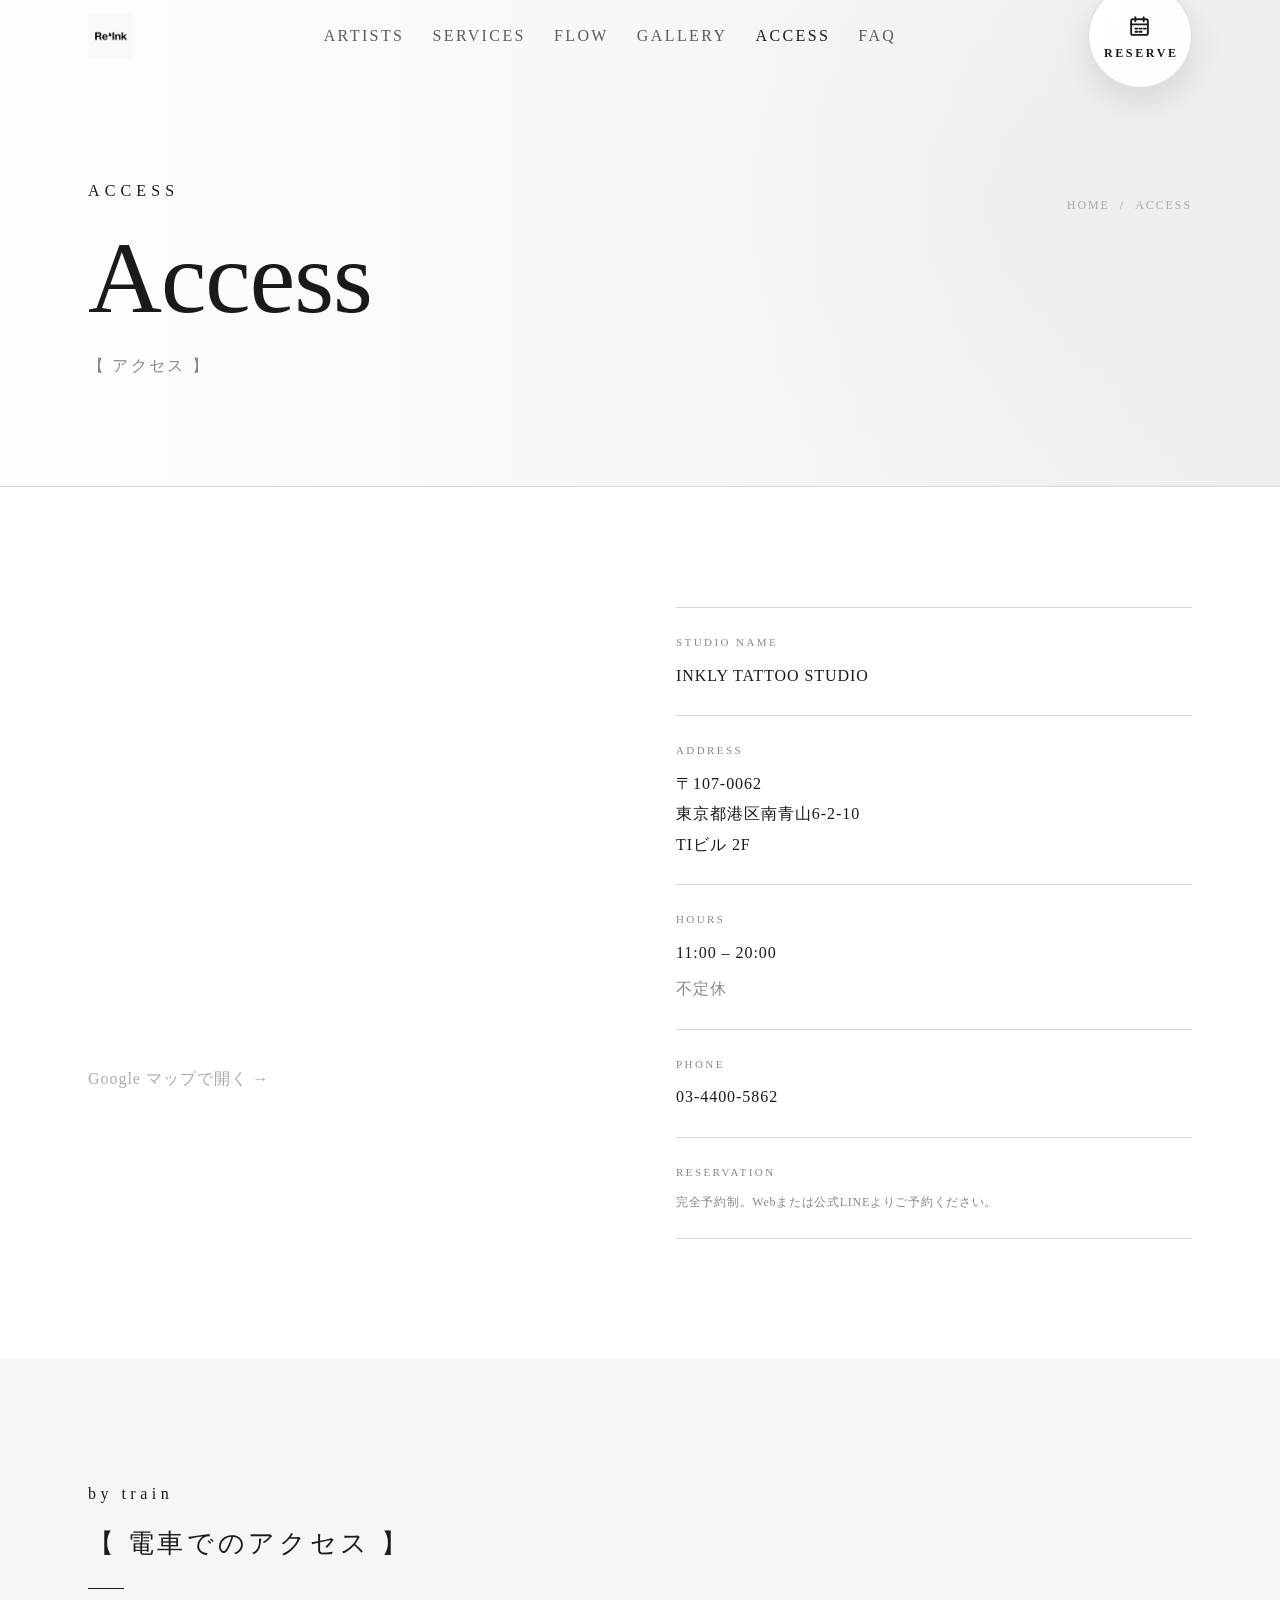
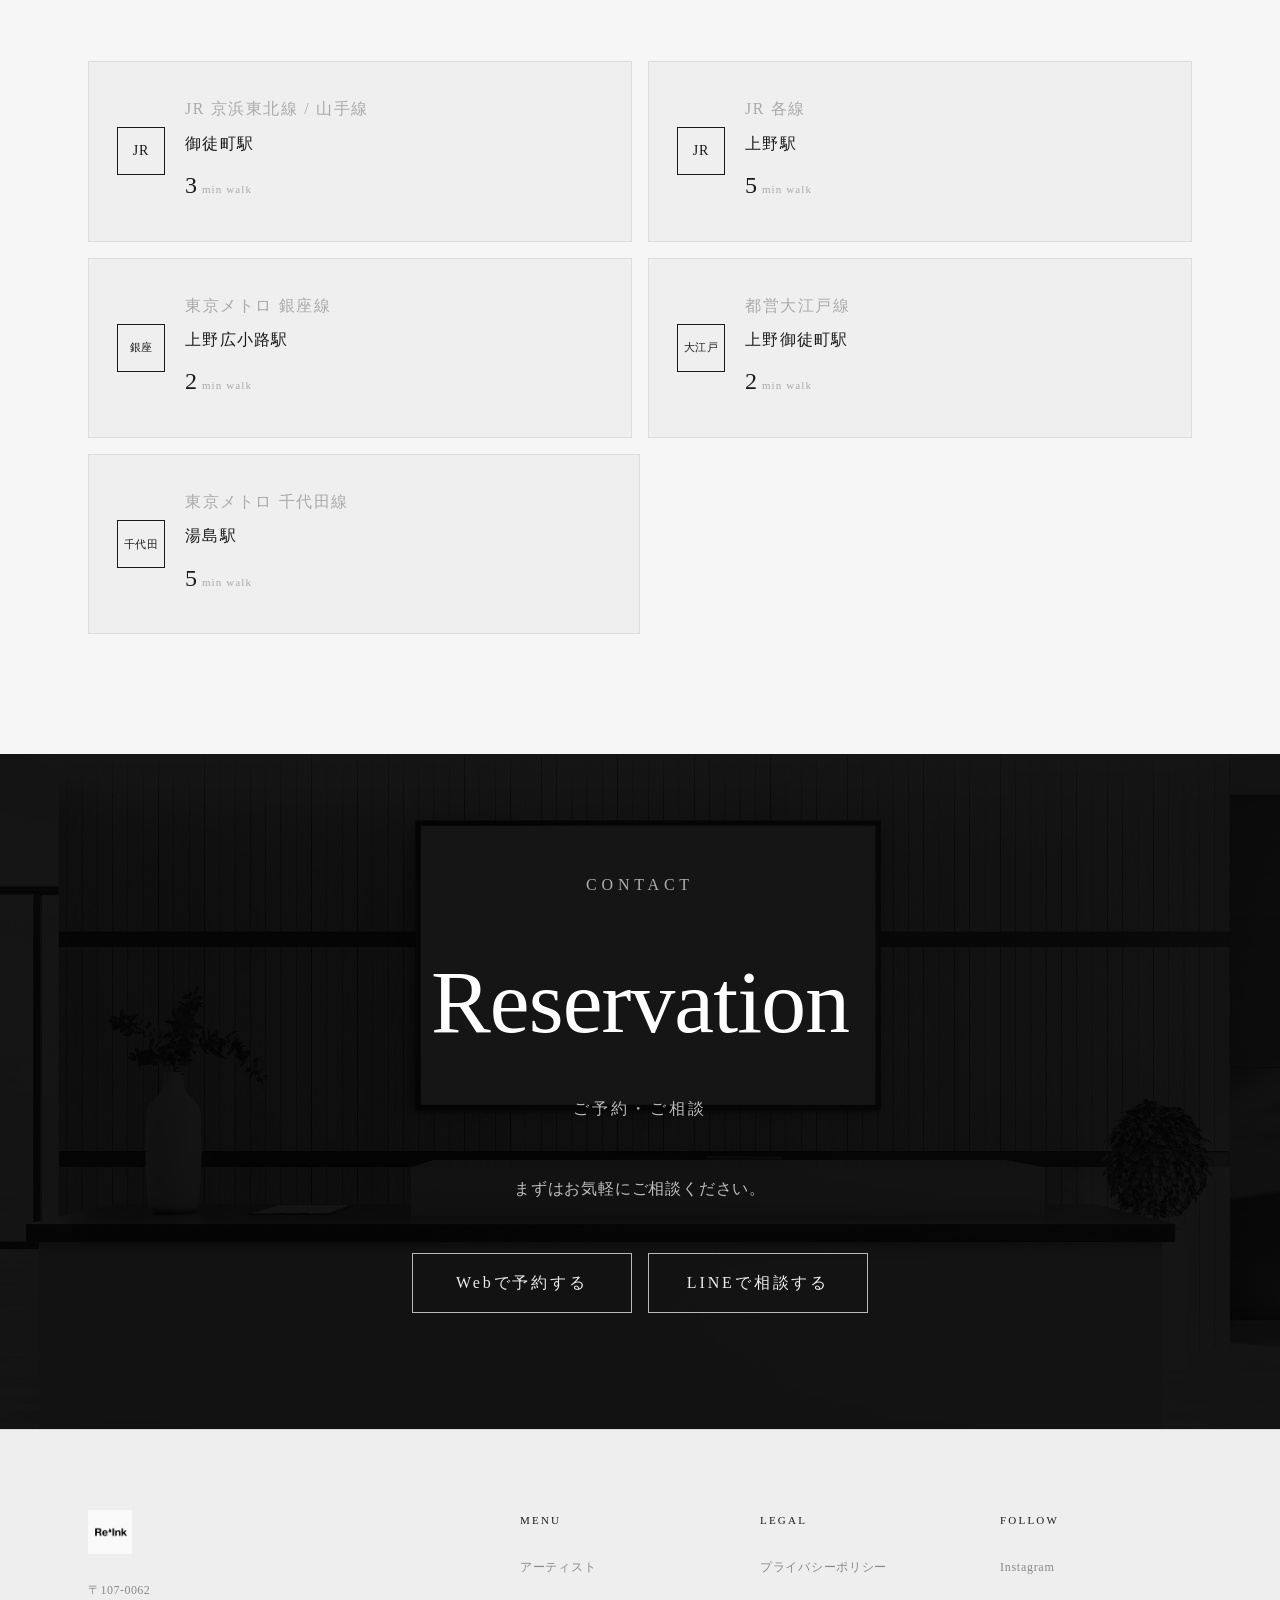
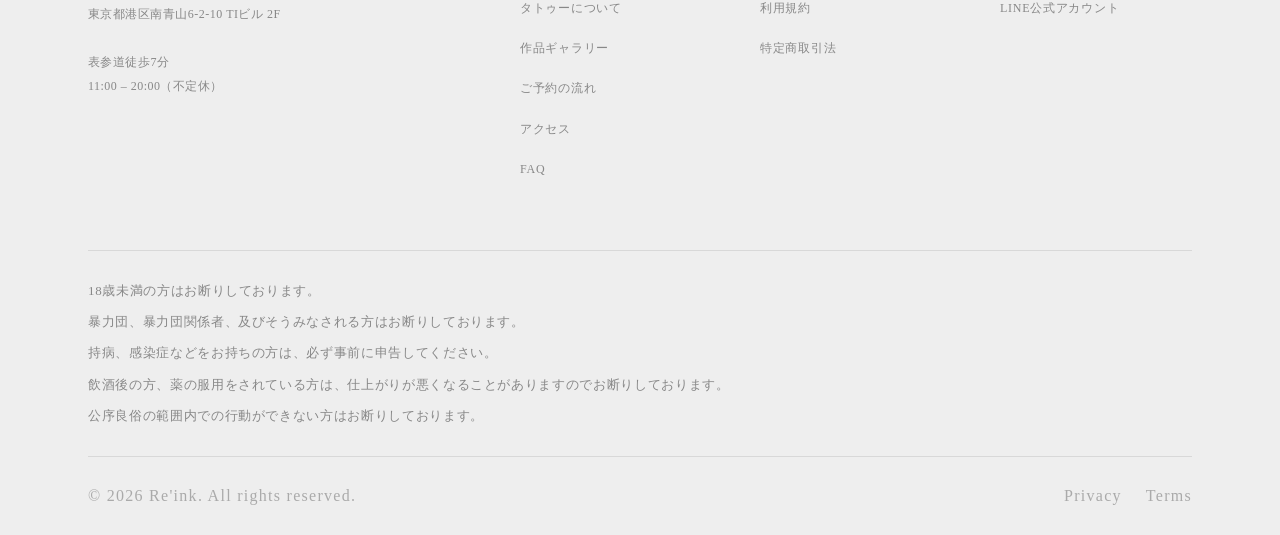
==== commit 060a90ff: "保存" ====
--- a/access.html
+++ b/access.html
@@ -488,8 +488,6 @@
       text-align: center;
     }
 
-    .train-body {}
-
     .train-line {
       font-size: 11px;
       letter-spacing: 0.1em;
@@ -582,7 +580,8 @@
     .footer-brand img {
       height: 40px;
       width: auto;
-      object-fit: contain margin-bottom: 24px;
+      object-fit: contain;
+      margin-bottom: 24px;
     }
 
     .footer-addr {
@@ -719,6 +718,7 @@
       transform: none !important;
     }
   </style>
+  <link rel="stylesheet" href="subpage-tone.css">
   <script src="https://mcp.figma.com/mcp/html-to-design/capture.js" async></script>
 </head>
 
@@ -794,13 +794,12 @@
           </div>
           <div class="info-group">
             <p class="info-label">Address</p>
-            <p class="info-value">〒110-0005<br>東京都台東区上野3-22-3<br>ジイドビル 2F</p>
-            <p class="info-sub">提携医療機関 inklinic：同ビル1F</p>
+            <p class="info-value">〒107-0062 <br>東京都港区南青山6-2-10<br>TIビル 2F</p>
           </div>
           <div class="info-group">
             <p class="info-label">Hours</p>
-            <p class="info-value">11:00 – 21:00</p>
-            <p class="info-sub">定休日：年末年始</p>
+            <p class="info-value">11:00 – 20:00</p>
+            <p class="info-sub">不定休</p>
           </div>
           <div class="info-group">
             <p class="info-label">Phone</p>
@@ -898,7 +897,7 @@
       <div class="footer-inner">
         <div class="footer-brand">
           <a href="index.html"><img src="img/logo.png" alt="INKLY TATTOO STUDIO"></a>
-          <p class="footer-addr">〒110-0005<br>東京都台東区上野3-22-3 ジイドビル 2F<br>提携医療機関 inklinic：同ビル1F<br><br>11:00 –
+          <p class="footer-addr">〒107-0062 <br>東京都港区南青山6-2-10 TIビル 2F<br>提携医療機関 inklinic：同ビル1F<br><br>11:00 –
             21:00（定休日：年末年始）<br>03-4400-5862</p>
         </div>
         <div>
@@ -936,6 +935,7 @@
     </div>
   </footer>
 
+  <script src="common-parts.js"></script>
   <script>
     const hdr = document.getElementById('site-header');
     window.addEventListener('scroll', () => { hdr.classList.toggle('scrolled', window.scrollY > 50); }, { passive: true });
@@ -955,4 +955,4 @@
   </script>
 </body>
 
-</html>+</html>
--- a/subpage-tone.css
+++ b/subpage-tone.css
@@ -0,0 +1,324 @@
+/* Top page tone overrides for lower-level pages. */
+.nav-btn-wrap .btn,
+.mobile-nav .btn {
+  font-size: 16px !important;
+  letter-spacing: 0.2em !important;
+}
+
+.page-hero {
+  position: relative;
+  overflow: hidden;
+  padding-top: calc(var(--nav-h) + 104px);
+  padding-bottom: 104px;
+  background: var(--color-bg-s);
+  border-bottom: 1px solid var(--color-border);
+}
+
+.page-hero::before,
+.page-hero::after {
+  content: "";
+  position: absolute;
+  inset: 0;
+  pointer-events: none;
+}
+
+.page-hero::before {
+  z-index: 0;
+  background: url("img/bg-paper.png") center / cover;
+  opacity: 0.55;
+}
+
+.page-hero::after {
+  z-index: 1;
+  background:
+    linear-gradient(90deg, rgba(255, 255, 255, 0.9) 0%, rgba(246, 246, 246, 0.72) 58%, rgba(238, 238, 238, 0.88) 100%),
+    radial-gradient(circle at 82% 42%, rgba(26, 26, 26, 0.08), transparent 34%);
+}
+
+.page-hero .container,
+.page-hero-inner {
+  position: relative;
+  z-index: 2;
+}
+
+.page-hero-en {
+  font-size: 16px;
+  font-weight: 300;
+  letter-spacing: 0.32em;
+  color: var(--color-text);
+  margin-bottom: 18px;
+}
+
+.page-hero-title {
+  font-size: clamp(56px, 8vw, 104px);
+  font-weight: 300;
+  letter-spacing: -0.01em;
+  line-height: 1.05;
+  margin-bottom: 18px;
+}
+
+.page-hero-ja {
+  display: block;
+  font-size: 16px;
+  letter-spacing: 0.14em;
+  line-height: 2;
+}
+
+.page-hero-breadcrumb {
+  align-self: flex-start;
+  margin-top: 18px;
+  font-family: var(--font-en);
+  font-size: 12px;
+  letter-spacing: 0.16em;
+  text-transform: uppercase;
+}
+
+.pricing-sec,
+.artists-sec,
+.gallery-sec,
+.map-sec,
+.process-sec,
+.notes-sec,
+.pricing-preview-sec,
+.faq-sec {
+  background: var(--color-bg);
+}
+
+.included-sec,
+.anesthesia-sec,
+.train-sec,
+.faq-sec:nth-child(even) {
+  position: relative;
+  overflow: hidden;
+  background: var(--color-bg-s);
+}
+
+.included-sec::before,
+.anesthesia-sec::before,
+.train-sec::before,
+.faq-sec:nth-child(even)::before {
+  content: "";
+  position: absolute;
+  inset: 0;
+  background: url("img/bg-paper.png") center / cover;
+  opacity: 0.32;
+  pointer-events: none;
+}
+
+.included-sec > .container,
+.anesthesia-sec > .container,
+.train-sec > .container,
+.faq-sec > .container {
+  position: relative;
+  z-index: 1;
+}
+
+.pricing-table th,
+.pricing-table td {
+  font-size: 16px;
+}
+
+.pricing-table th {
+  font-weight: 300;
+  letter-spacing: 0.18em;
+}
+
+.pricing-table td {
+  line-height: 1.9;
+  letter-spacing: 0.06em;
+}
+
+.td-guide,
+.td-note,
+.included-desc,
+.other-desc,
+.note-text,
+.process-desc,
+.anesthesia-text p,
+.style-desc,
+.artist-bio,
+.map-caption,
+.info-sub,
+.faq-a-text,
+.footer-addr,
+.footer-links a {
+  font-size: 16px;
+  font-weight: 300;
+  line-height: 2;
+  letter-spacing: 0.06em;
+}
+
+.included-title,
+.other-name-ja,
+.process-title-ja,
+.feature-badge-title,
+.style-title-ja,
+.artist-name-ja,
+.artist-specialty,
+.info-value,
+.train-line,
+.train-station,
+.faq-category-title,
+.faq-q-text {
+  font-size: 16px;
+  font-weight: 300;
+  line-height: 1.9;
+}
+
+.included-item,
+.other-card,
+.feature-badge,
+.style-card,
+.artist-card,
+.train-card {
+  background: rgba(238, 238, 238, 0.78);
+  border: 1px solid rgba(216, 216, 216, 0.8);
+}
+
+.included-grid,
+.other-grid,
+.styles-grid,
+.artists-grid,
+.train-grid {
+  gap: 16px;
+}
+
+.process-num,
+.included-num,
+.faq-category-num {
+  color: var(--color-text);
+}
+
+.process-title,
+.style-title-en,
+.artist-name-en,
+.other-name,
+.td-size,
+.td-price,
+.other-price,
+.train-time {
+  font-weight: 300;
+}
+
+.cta-strip {
+  position: relative;
+  overflow: hidden;
+  padding: 116px 0;
+  background: #0A0A0A;
+  border-top: 0;
+  color: #fff;
+}
+
+.cta-strip::before {
+  content: "";
+  position: absolute;
+  inset: 0;
+  background: url("img/bg3.jpeg") center / cover no-repeat;
+  opacity: 0.32;
+  filter: grayscale(100%);
+}
+
+.cta-strip::after {
+  content: "";
+  position: absolute;
+  inset: 0;
+  background: rgba(0, 0, 0, 0.76);
+}
+
+.cta-strip .container {
+  position: relative;
+  z-index: 1;
+}
+
+.cta-label {
+  font-size: 16px;
+  font-weight: 300;
+  letter-spacing: 0.3em;
+  color: rgba(255, 255, 255, 0.66);
+}
+
+.cta-title {
+  font-size: clamp(52px, 7vw, 92px);
+  letter-spacing: -0.01em;
+  color: #fff;
+}
+
+.cta-title-ja,
+.cta-strip p {
+  font-size: 16px !important;
+  line-height: 2;
+  color: rgba(255, 255, 255, 0.72) !important;
+}
+
+.cta-actions .btn {
+  min-width: 220px;
+  border-color: rgba(255, 255, 255, 0.7);
+  color: rgba(255, 255, 255, 0.92);
+}
+
+.cta-actions .btn-gold {
+  background: #fff;
+  color: #1A1A1A;
+  border-color: #fff;
+}
+
+.cta-actions .btn:hover {
+  background: rgba(255, 255, 255, 0.14);
+  color: #fff;
+  border-color: #fff;
+}
+
+.footer {
+  background: var(--color-bg-alt);
+}
+
+.footer-brand img {
+  height: 44px;
+  margin-bottom: 24px;
+}
+
+.footer-col-title,
+.footer-copy,
+.footer-legal a {
+  font-size: 16px;
+  font-weight: 300;
+}
+
+@media (max-width: 768px) {
+  .page-hero {
+    padding-top: calc(var(--nav-h) + 64px);
+    padding-bottom: 72px;
+  }
+
+  .page-hero-title {
+    font-size: clamp(48px, 16vw, 72px);
+  }
+
+  .pricing-table th,
+  .pricing-table td,
+  .td-guide,
+  .td-note,
+  .included-desc,
+  .other-desc,
+  .note-text,
+  .process-desc,
+  .anesthesia-text p,
+  .style-desc,
+  .artist-bio,
+  .info-value,
+  .faq-q-text,
+  .faq-a-text {
+    font-size: 15px;
+  }
+
+  .included-grid,
+  .other-grid,
+  .styles-grid,
+  .train-grid {
+    gap: 10px;
+  }
+
+  .cta-strip {
+    padding: 88px 0;
+  }
+}
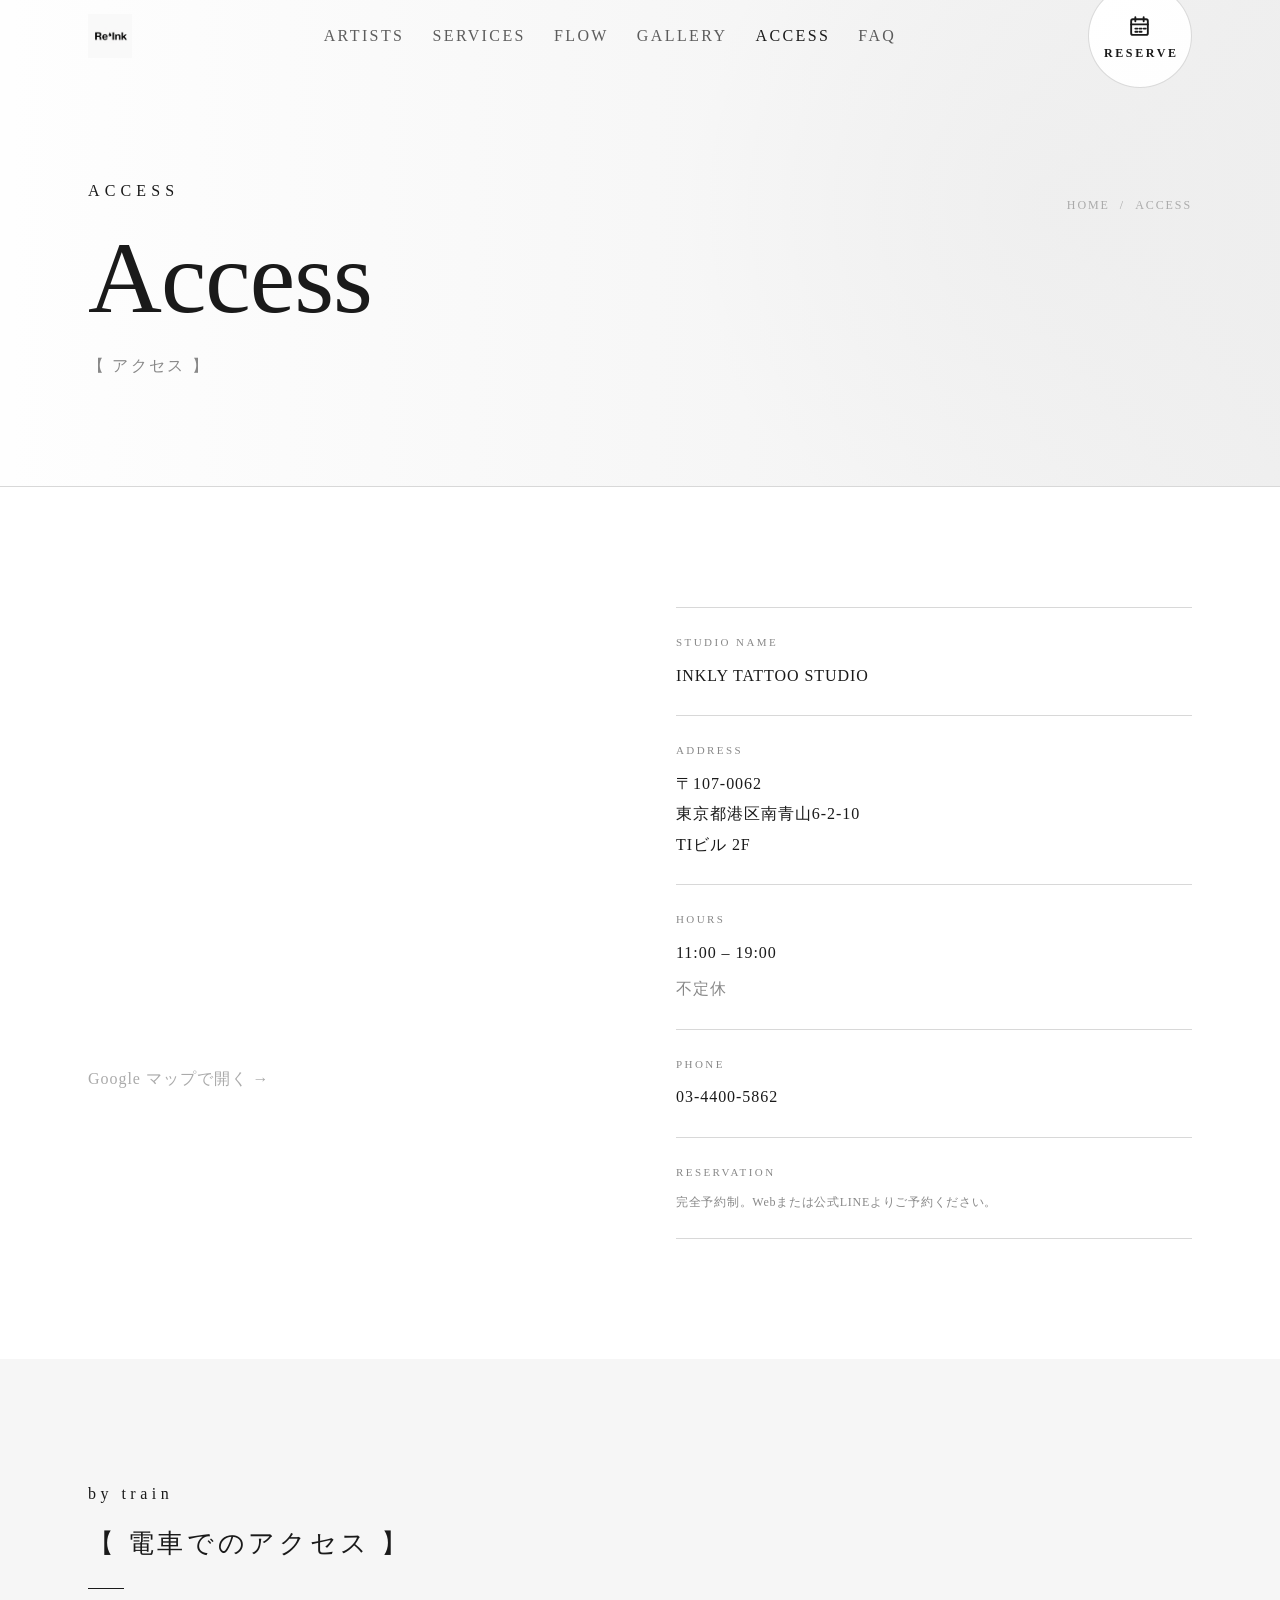
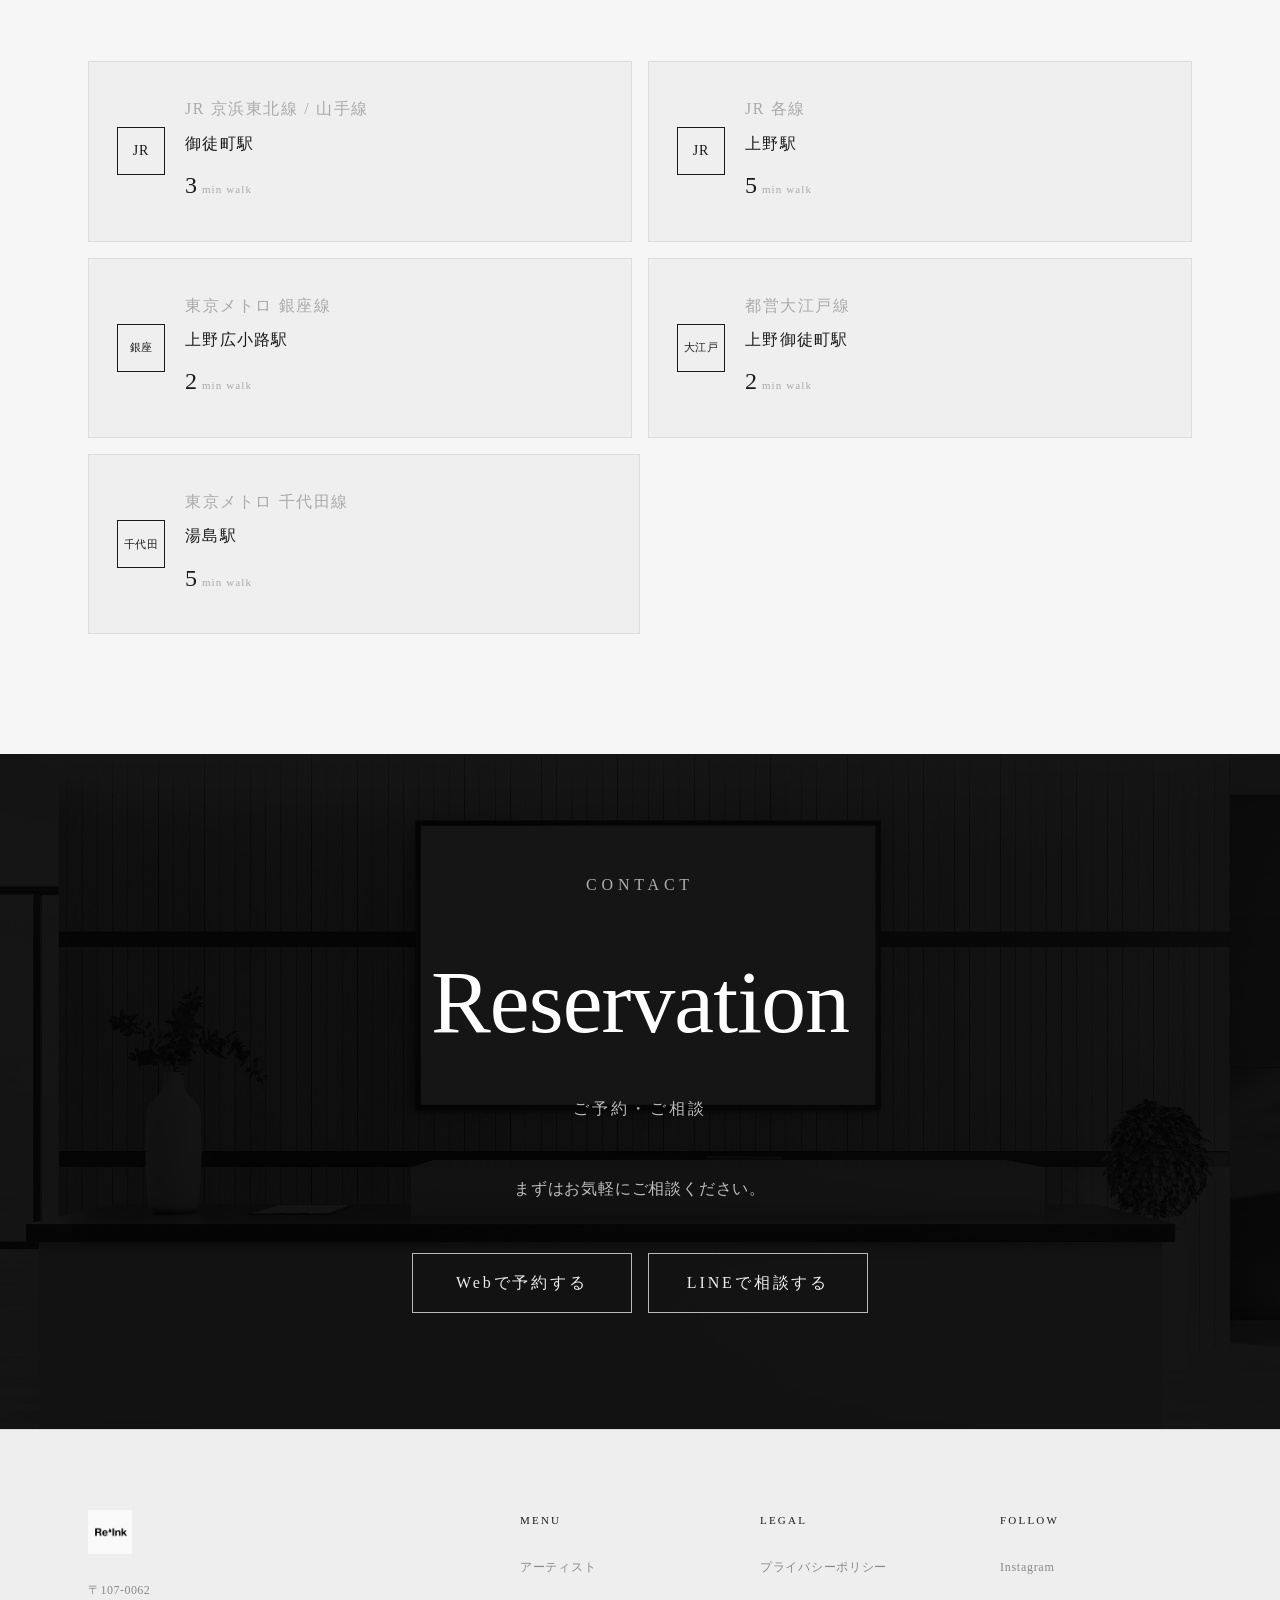
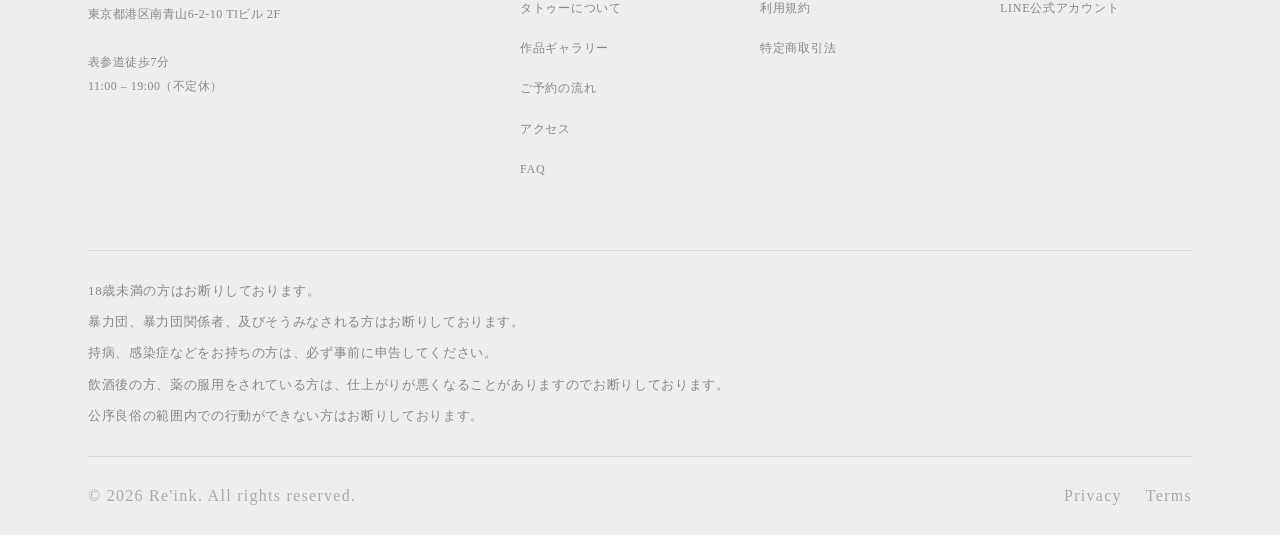
==== commit 7b626400: "z" ====
--- a/access.html
+++ b/access.html
@@ -798,7 +798,7 @@
           </div>
           <div class="info-group">
             <p class="info-label">Hours</p>
-            <p class="info-value">11:00 – 20:00</p>
+            <p class="info-value">11:00 – 19:00</p>
             <p class="info-sub">不定休</p>
           </div>
           <div class="info-group">
@@ -955,4 +955,4 @@
   </script>
 </body>
 
-</html>
+</html>
